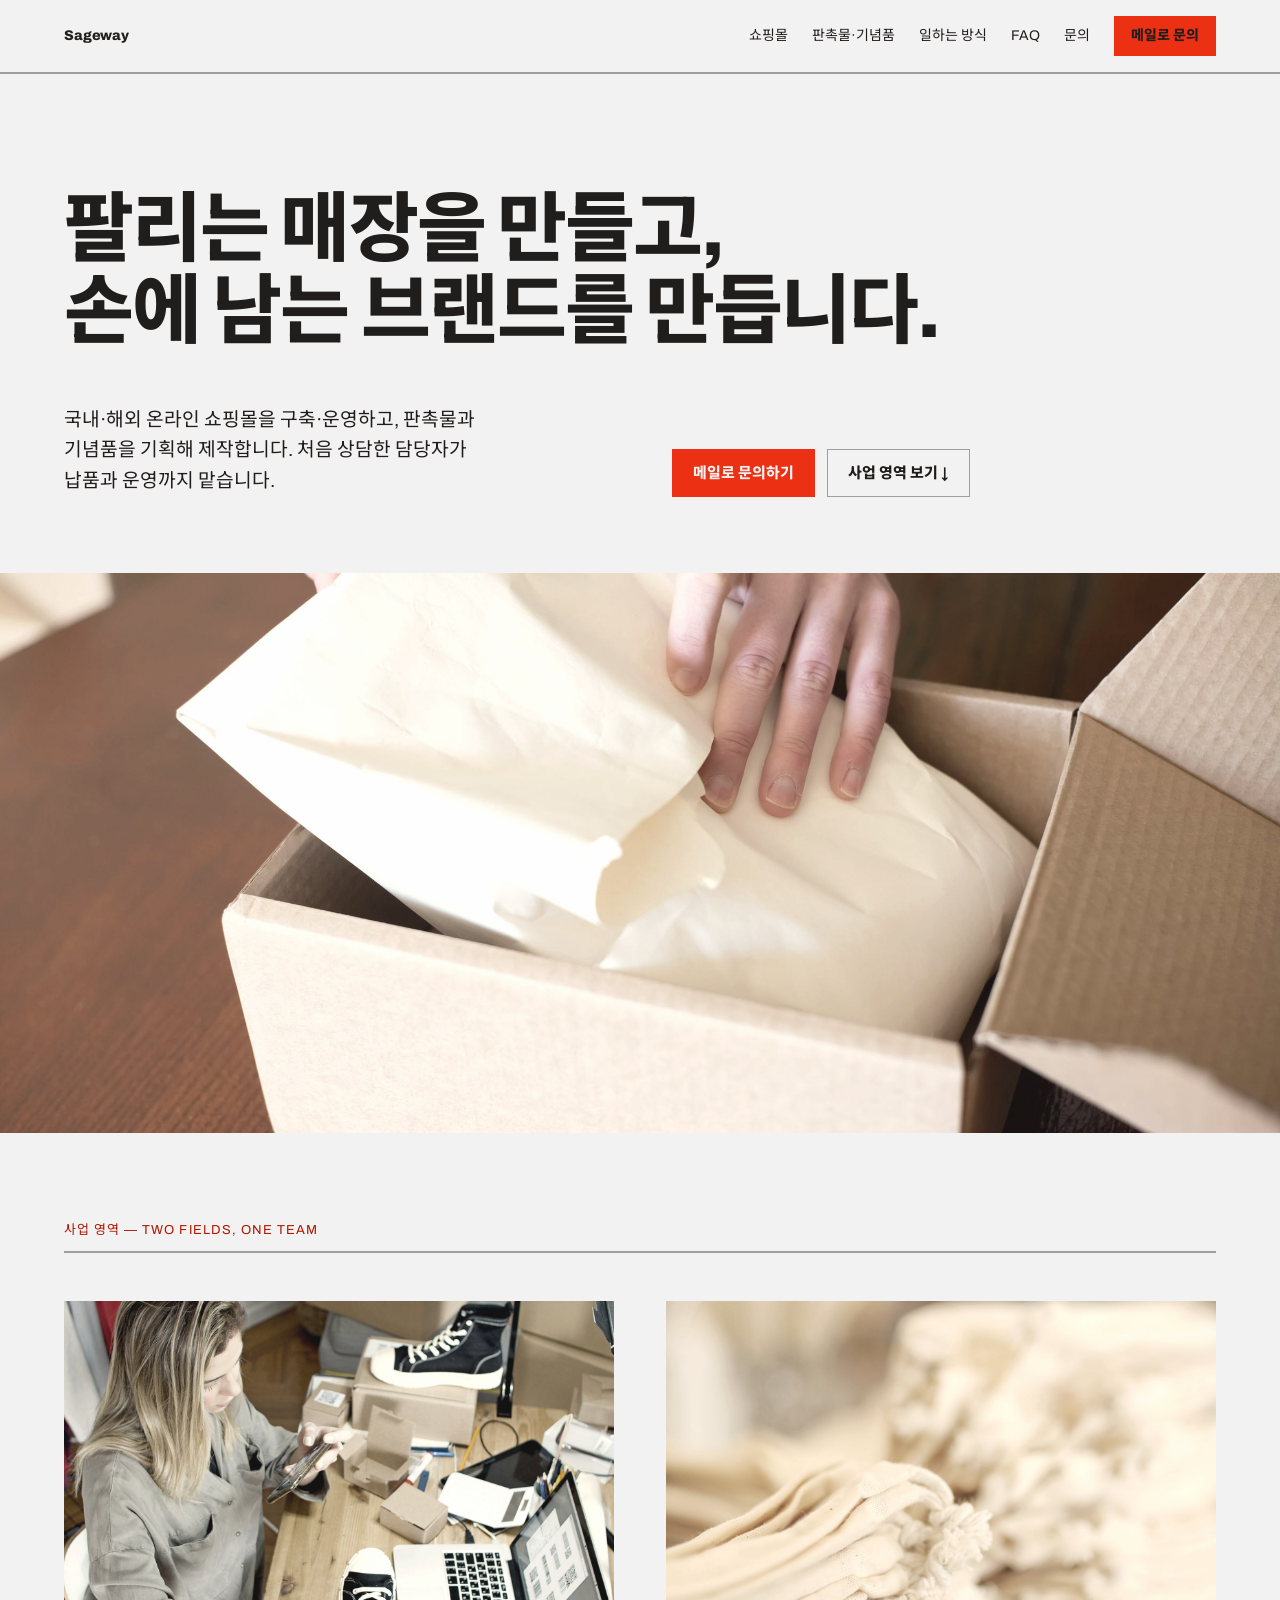
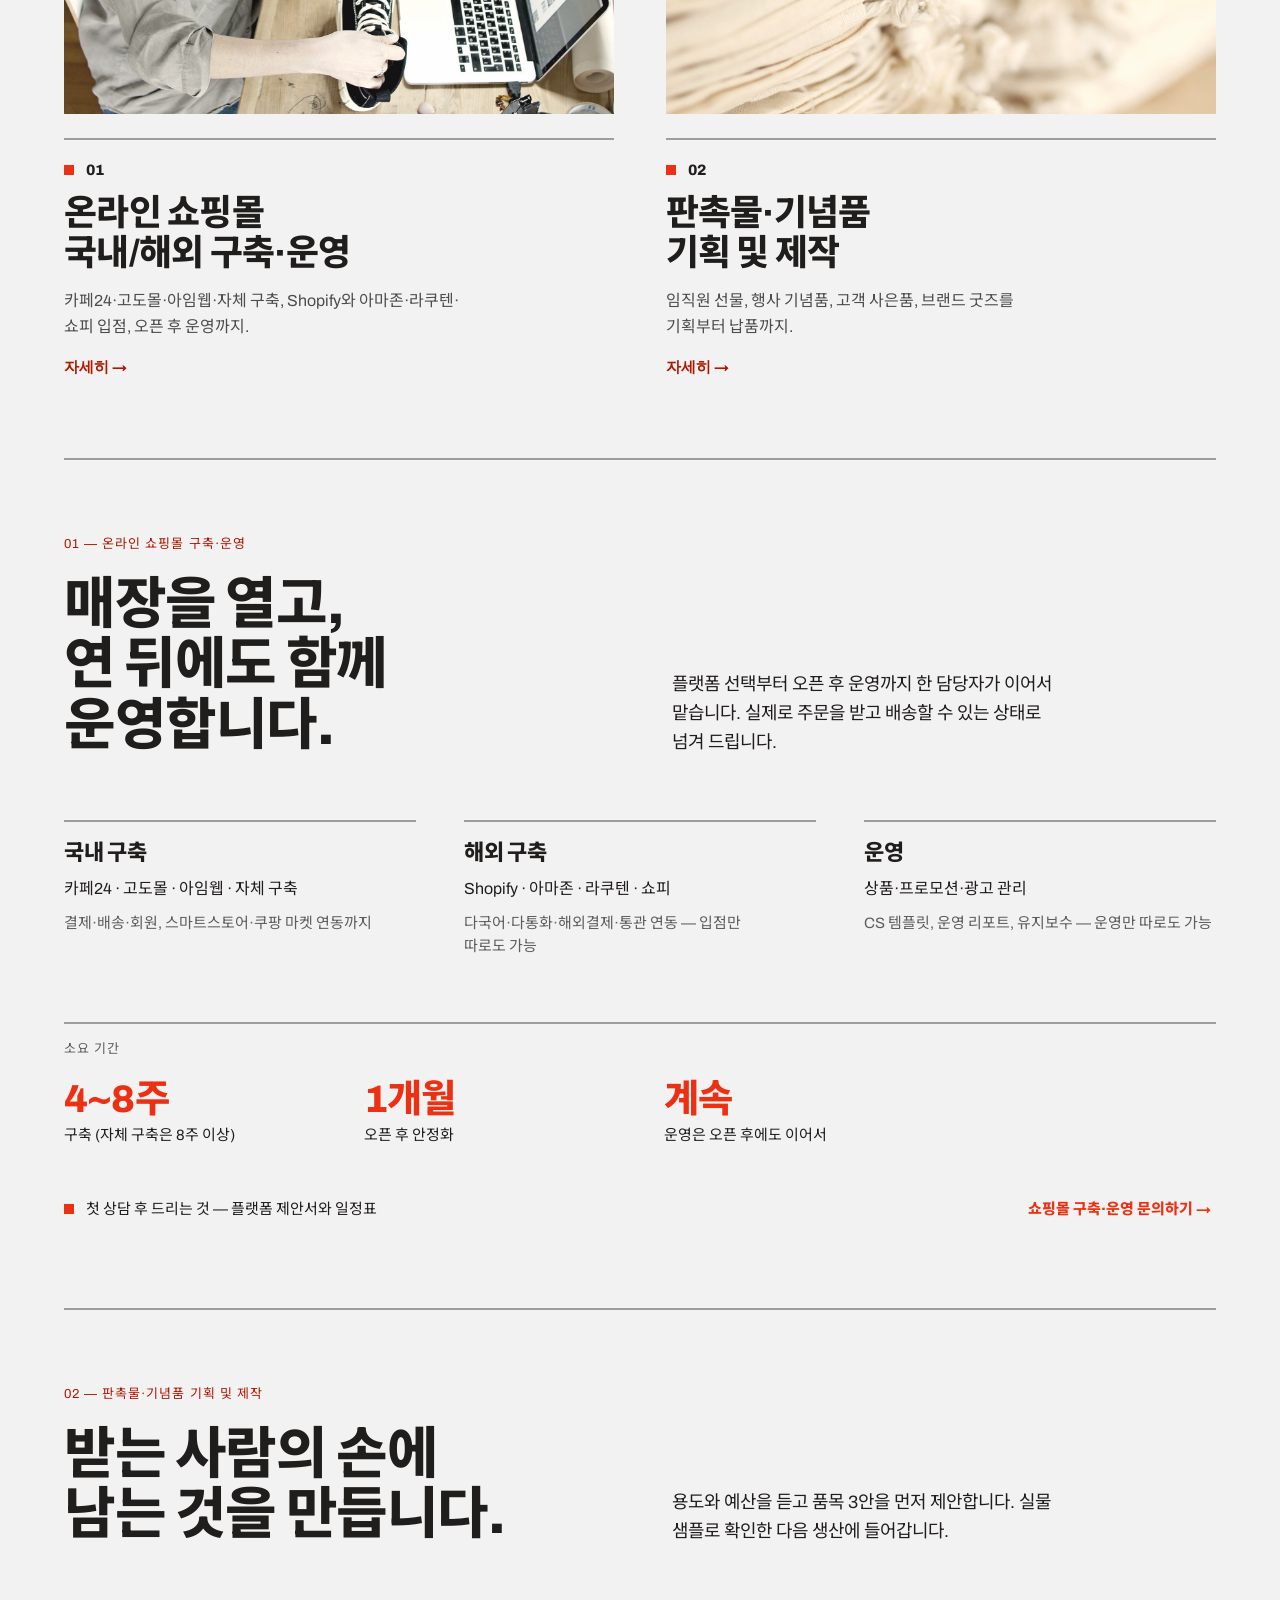
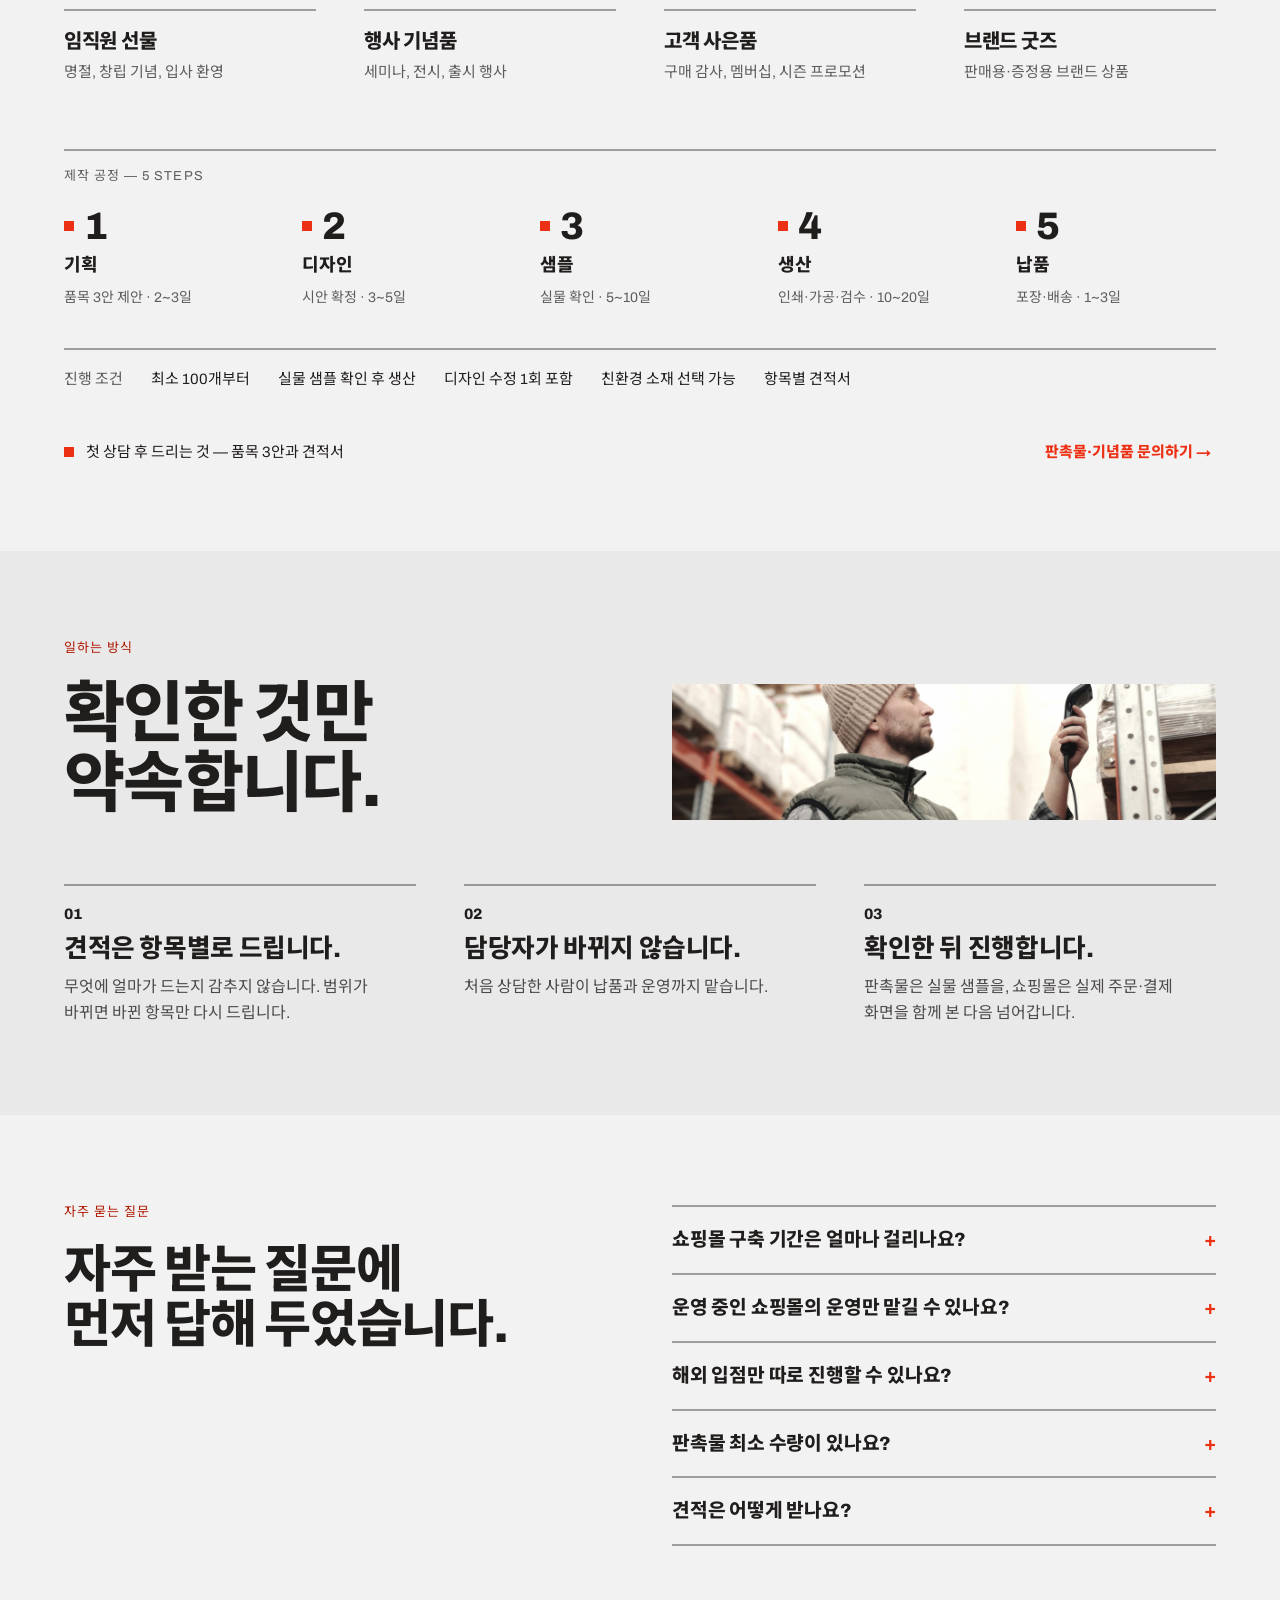
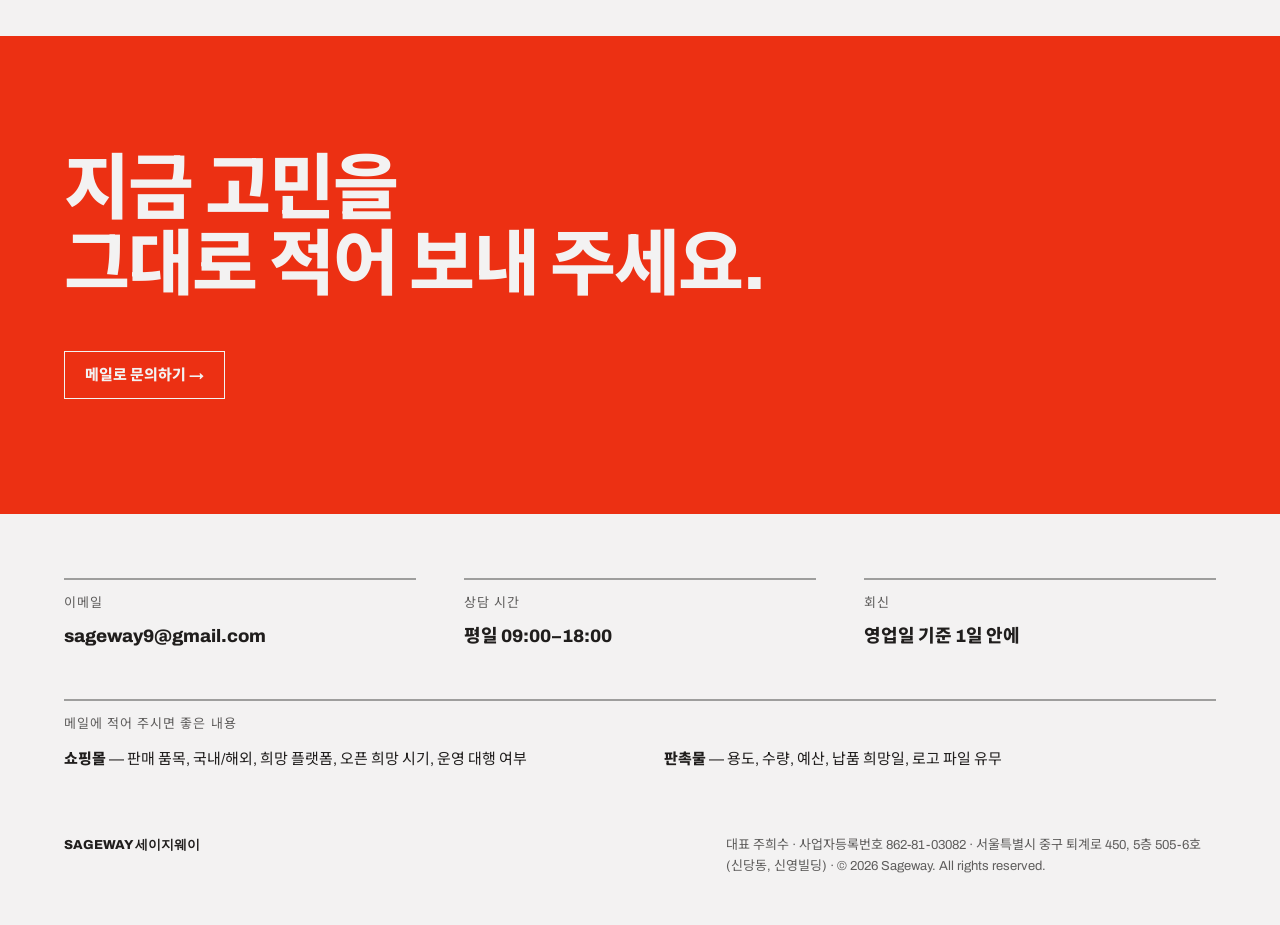
==== sageway/index.html @ abcd4365 "Deploy Sageway Landing v3 (Modernist redesign) Replaces the site in sageway/ with the "Sageway Landi" ====
<!DOCTYPE html>
<html lang="ko">
<head>
<meta charset="utf-8">
<meta name="viewport" content="width=device-width, initial-scale=1">
<title>Sageway 세이지웨이 — 온라인 쇼핑몰 구축·운영, 판촉물·기념품 제작</title>
<meta name="description" content="국내·해외 온라인 쇼핑몰을 구축·운영하고, 판촉물과 기념품을 기획해 제작합니다. 처음 상담한 담당자가 납품과 운영까지 맡습니다.">
<meta property="og:title" content="Sageway 세이지웨이 — 온라인 쇼핑몰 구축·운영, 판촉물·기념품 제작">
<meta property="og:description" content="팔리는 매장을 만들고, 손에 남는 브랜드를 만듭니다. 국내·해외 온라인 쇼핑몰 구축·운영, 판촉물·기념품 기획 및 제작.">
<meta property="og:type" content="website">
<meta property="og:locale" content="ko_KR">
<meta property="og:site_name" content="Sageway 세이지웨이">
<meta property="og:url" content="https://jiholee-web.github.io/sageway-homepage/">
<meta property="og:image" content="https://jiholee-web.github.io/sageway-homepage/images/sageway-hero.jpg">
<meta name="theme-color" content="#f3f2f2">
<link rel="icon" href="data:image/svg+xml,%3Csvg xmlns='http://www.w3.org/2000/svg' viewBox='0 0 32 32'%3E%3Crect x='8' y='8' width='16' height='16' fill='%23ec3013'/%3E%3C/svg%3E">
<link rel="preconnect" href="https://fonts.googleapis.com">
<link rel="preconnect" href="https://fonts.gstatic.com" crossorigin>
<link rel="stylesheet" href="style.css">
</head>
<body>

<nav class="nav" aria-label="주요 메뉴">
  <a href="#top" class="nav-brand">Sageway</a>
  <a href="#store">쇼핑몰</a>
  <a href="#goods">판촉물·기념품</a>
  <a href="#how">일하는 방식</a>
  <a href="#faq">FAQ</a>
  <a href="#contact">문의</a>
  <a href="mailto:sageway9@gmail.com?subject=%5B%EC%84%B8%EC%9D%B4%EC%A7%80%EC%9B%A8%EC%9D%B4%5D%20%ED%99%88%ED%8E%98%EC%9D%B4%EC%A7%80%20%EB%AC%B8%EC%9D%98" class="btn btn-primary">메일로 문의</a>
</nav>

<main>
<div class="container">
  <section id="top" class="hero">
    <h1><span>팔리는 매장을 만들고,</span><span>손에 남는 브랜드를 만듭니다.</span></h1>
    <div class="hero-row">
      <p>국내·해외 온라인 쇼핑몰을 구축·운영하고, 판촉물과 기념품을 기획해 제작합니다. 처음 상담한 담당자가 납품과 운영까지 맡습니다.</p>
      <div class="btn-row">
        <a href="mailto:sageway9@gmail.com?subject=%5B%EC%84%B8%EC%9D%B4%EC%A7%80%EC%9B%A8%EC%9D%B4%5D%20%ED%99%88%ED%8E%98%EC%9D%B4%EC%A7%80%20%EB%AC%B8%EC%9D%98" class="btn btn-primary btn-lg">메일로 문의하기</a>
        <a href="#fields" class="btn btn-secondary btn-lg">사업 영역 보기 ↓</a>
      </div>
    </div>
  </section>
</div>

<figure class="hero-photo">
  <img src="images/sageway-hero.jpg" width="2400" height="1050" alt="주문 상품을 포장하는 손" fetchpriority="high">
</figure>

<div class="container">
  <section id="fields" class="fields">
    <span class="eyebrow">사업 영역 — Two fields, one team</span>
    <div class="fields-grid">
      <a href="#store" class="field">
        <figure class="field-photo"><img src="images/sageway-store.jpg" width="1600" height="1200" alt="온라인 쇼핑몰에 올릴 상품을 촬영하는 모습" loading="lazy"></figure>
        <div class="field-body">
          <span class="num-mark"><i class="dot"></i>01</span>
          <h2>온라인 쇼핑몰<br>국내/해외 구축·운영</h2>
          <p>카페24·고도몰·아임웹·자체 구축, Shopify와 아마존·라쿠텐·쇼피 입점, 오픈 후 운영까지.</p>
          <span class="field-more">자세히 →</span>
        </div>
      </a>
      <a href="#goods" class="field">
        <figure class="field-photo"><img src="images/sageway-goods.jpg" width="1600" height="1200" alt="브랜드 로고를 인쇄한 에코백" loading="lazy"></figure>
        <div class="field-body">
          <span class="num-mark"><i class="dot"></i>02</span>
          <h2>판촉물·기념품<br>기획 및 제작</h2>
          <p>임직원 선물, 행사 기념품, 고객 사은품, 브랜드 굿즈를 기획부터 납품까지.</p>
          <span class="field-more">자세히 →</span>
        </div>
      </a>
    </div>
  </section>

  <section id="store" class="service">
    <div class="section-head">
      <div>
        <span class="eyebrow">01 — 온라인 쇼핑몰 구축·운영</span>
        <h2 class="display"><span>매장을 열고,</span><span>연 뒤에도 함께 운영합니다.</span></h2>
      </div>
      <p>플랫폼 선택부터 오픈 후 운영까지 한 담당자가 이어서 맡습니다. 실제로 주문을 받고 배송할 수 있는 상태로 넘겨 드립니다.</p>
    </div>
    <div class="cols-3">
      <div class="col">
        <h3>국내 구축</h3>
        <p>카페24 · 고도몰 · 아임웹 · 자체 구축</p>
        <p class="sub">결제·배송·회원, 스마트스토어·쿠팡 마켓 연동까지</p>
      </div>
      <div class="col">
        <h3>해외 구축</h3>
        <p>Shopify · 아마존 · 라쿠텐 · 쇼피</p>
        <p class="sub">다국어·다통화·해외결제·통관 연동 — 입점만 따로도 가능</p>
      </div>
      <div class="col">
        <h3>운영</h3>
        <p>상품·프로모션·광고 관리</p>
        <p class="sub">CS 템플릿, 운영 리포트, 유지보수 — 운영만 따로도 가능</p>
      </div>
    </div>
    <div class="timeline">
      <span class="eyebrow eyebrow--muted">소요 기간</span>
      <div class="timeline-item"><span class="num">4~8주</span><span class="label">구축 (자체 구축은 8주 이상)</span></div>
      <div class="timeline-item"><span class="num">1개월</span><span class="label">오픈 후 안정화</span></div>
      <div class="timeline-item"><span class="num">계속</span><span class="label">운영은 오픈 후에도 이어서</span></div>
    </div>
    <div class="section-foot">
      <p><i class="dot"></i>첫 상담 후 드리는 것 — 플랫폼 제안서와 일정표</p>
      <a href="#contact" class="btn btn-ghost">쇼핑몰 구축·운영 문의하기 →</a>
    </div>
  </section>

  <section id="goods" class="service">
    <div class="section-head">
      <div>
        <span class="eyebrow">02 — 판촉물·기념품 기획 및 제작</span>
        <h2 class="display"><span>받는 사람의 손에</span><span>남는 것을 만듭니다.</span></h2>
      </div>
      <p>용도와 예산을 듣고 품목 3안을 먼저 제안합니다. 실물 샘플로 확인한 다음 생산에 들어갑니다.</p>
    </div>
    <div class="uses">
      <div class="use"><h3>임직원 선물</h3><p>명절, 창립 기념, 입사 환영</p></div>
      <div class="use"><h3>행사 기념품</h3><p>세미나, 전시, 출시 행사</p></div>
      <div class="use"><h3>고객 사은품</h3><p>구매 감사, 멤버십, 시즌 프로모션</p></div>
      <div class="use"><h3>브랜드 굿즈</h3><p>판매용·증정용 브랜드 상품</p></div>
    </div>
    <div class="steps-wrap">
      <span class="eyebrow eyebrow--muted">제작 공정 — 5 steps</span>
      <div class="steps">
        <div class="step"><span class="num"><i class="dot"></i>1</span><span class="title">기획</span><span class="days">품목 3안 제안 · 2~3일</span></div>
        <div class="step"><span class="num"><i class="dot"></i>2</span><span class="title">디자인</span><span class="days">시안 확정 · 3~5일</span></div>
        <div class="step"><span class="num"><i class="dot"></i>3</span><span class="title">샘플</span><span class="days">실물 확인 · 5~10일</span></div>
        <div class="step"><span class="num"><i class="dot"></i>4</span><span class="title">생산</span><span class="days">인쇄·가공·검수 · 10~20일</span></div>
        <div class="step"><span class="num"><i class="dot"></i>5</span><span class="title">납품</span><span class="days">포장·배송 · 1~3일</span></div>
      </div>
    </div>
    <div class="terms">
      <span class="label">진행 조건</span>
      <span>최소 100개부터</span><span>실물 샘플 확인 후 생산</span><span>디자인 수정 1회 포함</span><span>친환경 소재 선택 가능</span><span>항목별 견적서</span>
    </div>
    <div class="section-foot">
      <p><i class="dot"></i>첫 상담 후 드리는 것 — 품목 3안과 견적서</p>
      <a href="#contact" class="btn btn-ghost">판촉물·기념품 문의하기 →</a>
    </div>
  </section>
</div>

<section id="how" class="how">
  <div class="container">
    <div class="section-head">
      <div>
        <span class="eyebrow">일하는 방식</span>
        <h2 class="display"><span>확인한 것만</span><span>약속합니다.</span></h2>
      </div>
      <figure class="process-photo"><img src="images/sageway-process.jpg" width="2400" height="600" alt="창고에서 재고를 검수하는 모습" loading="lazy"></figure>
    </div>
    <div class="principles">
      <div class="principle">
        <span class="num">01</span>
        <h3>견적은 항목별로 드립니다.</h3>
        <p>무엇에 얼마가 드는지 감추지 않습니다. 범위가 바뀌면 바뀐 항목만 다시 드립니다.</p>
      </div>
      <div class="principle">
        <span class="num">02</span>
        <h3>담당자가 바뀌지 않습니다.</h3>
        <p>처음 상담한 사람이 납품과 운영까지 맡습니다.</p>
      </div>
      <div class="principle">
        <span class="num">03</span>
        <h3>확인한 뒤 진행합니다.</h3>
        <p>판촉물은 실물 샘플을, 쇼핑몰은 실제 주문·결제 화면을 함께 본 다음 넘어갑니다.</p>
      </div>
    </div>
  </div>
</section>

<div class="container">
  <section id="faq" class="faq">
    <div>
      <span class="eyebrow">자주 묻는 질문</span>
      <h2><span>자주 받는 질문에</span><span>먼저 답해 두었습니다.</span></h2>
    </div>
    <div class="faq-list">
      <details>
        <summary>쇼핑몰 구축 기간은 얼마나 걸리나요?<span class="plus" aria-hidden="true">+</span></summary>
        <p>플랫폼 기반 구축은 4~8주, 자체 구축은 8주 이상입니다. 착수 전에 일정표를 드리고, 오픈 후 1개월은 함께 안정화합니다.</p>
      </details>
      <details>
        <summary>운영 중인 쇼핑몰의 운영만 맡길 수 있나요?<span class="plus" aria-hidden="true">+</span></summary>
        <p>네. 상품 등록, 프로모션, 광고 도구, CS, 리포트, 유지보수 중 필요한 범위만 골라 항목별 견적서를 드립니다.</p>
      </details>
      <details>
        <summary>해외 입점만 따로 진행할 수 있나요?<span class="plus" aria-hidden="true">+</span></summary>
        <p>네. 아마존·라쿠텐·쇼피 입점만 진행하거나 Shopify 구축과 함께 진행할 수 있습니다.</p>
      </details>
      <details>
        <summary>판촉물 최소 수량이 있나요?<span class="plus" aria-hidden="true">+</span></summary>
        <p>품목에 따라 다르며 보통 100개부터 가능합니다. 소량은 대안 품목을 함께 제안합니다.</p>
      </details>
      <details>
        <summary>견적은 어떻게 받나요?<span class="plus" aria-hidden="true">+</span></summary>
        <p>sageway9@gmail.com으로 보내 주시면 영업일 기준 1일 안에 회신하고, 범위 확인 후 항목별 견적서를 드립니다.</p>
      </details>
    </div>
  </section>
</div>

<section id="contact" class="contact">
  <div class="container">
    <h2><span>지금 고민을</span><span>그대로 적어 보내 주세요.</span></h2>
    <div class="btn-row">
      <a href="mailto:sageway9@gmail.com?subject=%5B%EC%84%B8%EC%9D%B4%EC%A7%80%EC%9B%A8%EC%9D%B4%5D%20%ED%99%88%ED%8E%98%EC%9D%B4%EC%A7%80%20%EB%AC%B8%EC%9D%98" class="btn btn-ghost btn-lg">메일로 문의하기 →</a>
    </div>
  </div>
</section>

<div class="container">
  <section class="details" aria-label="연락처">
    <div class="details-grid">
      <div class="detail"><span class="eyebrow eyebrow--muted">이메일</span><a href="mailto:sageway9@gmail.com">sageway9@gmail.com</a></div>
      <div class="detail"><span class="eyebrow eyebrow--muted">상담 시간</span><span class="value">평일 09:00–18:00</span></div>
      <div class="detail"><span class="eyebrow eyebrow--muted">회신</span><span class="value">영업일 기준 1일 안에</span></div>
    </div>
    <div class="brief">
      <span class="eyebrow eyebrow--muted">메일에 적어 주시면 좋은 내용</span>
      <p><strong>쇼핑몰</strong> — 판매 품목, 국내/해외, 희망 플랫폼, 오픈 희망 시기, 운영 대행 여부</p>
      <p><strong>판촉물</strong> — 용도, 수량, 예산, 납품 희망일, 로고 파일 유무</p>
    </div>
  </section>
</div>
</main>

<div class="container">
  <footer class="footer">
    <span class="brand">SAGEWAY 세이지웨이</span>
    <span class="legal">대표 주희수 · 사업자등록번호 862-81-03082 · 서울특별시 중구 퇴계로 450, 5층 505-6호 (신당동, 신영빌딩) · © 2026 Sageway. All rights reserved.</span>
  </footer>
</div>

</body>
</html>
---- sageway/style.css ----
/* Sageway landing — implemented from "Sageway Landing v3" (Modernist design system). */
@import url('https://fonts.googleapis.com/css2?family=Archivo:wght@400;600;800&display=swap');
@import url('https://fonts.googleapis.com/css2?family=Noto+Sans+KR:wght@400;500;700;800&display=swap');

/* ── Tokens (Modernist) ─────────────────────────────────────────────── */
:root {
  --color-bg: #f3f2f2;
  --color-surface: #eae9e9;
  --color-text: #201e1d;
  --color-accent: #ec3013;
  --color-accent-600: #dd2b0f;
  --color-accent-700: #ae1800;
  --color-accent-900: #4d170e;
  --color-divider: color-mix(in srgb, #201e1d 40%, transparent);
  --text-78: color-mix(in srgb, var(--color-text) 78%, transparent);
  --text-70: color-mix(in srgb, var(--color-text) 70%, transparent);

  --font: "Archivo", "Noto Sans KR", system-ui, sans-serif;
  --font-latin: "Archivo", system-ui, sans-serif;

  --gutter: clamp(20px, 5vw, 72px);
  --container: 1280px;
}

/* ── Base ───────────────────────────────────────────────────────────── */
*, *::before, *::after { box-sizing: border-box; }
html { scroll-behavior: smooth; }
body {
  margin: 0;
  background: var(--color-bg);
  color: var(--color-text);
  font-family: var(--font);
  font-size: 17px;
  line-height: 28px;
  font-weight: 400;
  text-wrap: pretty;
  word-break: keep-all;
  overflow-wrap: anywhere;
}
h1, h2, h3 { font-family: var(--font); font-weight: 800; margin: 0; }
p { margin: 0; }
a { color: var(--color-accent-700); text-underline-offset: 3px; }
a:hover { color: var(--color-accent-900); }
img { display: block; max-width: 100%; }
figure { margin: 0; }
:focus { outline: none; }
:focus-visible { outline: 2px solid var(--color-accent); outline-offset: 2px; }
::selection { background: color-mix(in srgb, var(--color-accent) 30%, transparent); }

.container { max-width: var(--container); margin: 0 auto; padding: 0 var(--gutter); }

/* ── Shared type styles ─────────────────────────────────────────────── */
.eyebrow {
  display: block;
  font-size: 13px; line-height: 14px; letter-spacing: .08em; text-transform: uppercase;
  color: var(--color-accent-700);
}
.eyebrow--muted { color: var(--text-70); }
.display {
  font-size: clamp(32px, 4.4vw, 56px); line-height: 1.08; letter-spacing: -.025em;
}
.display span { display: block; }
.num-mark {
  display: flex; align-items: center; gap: 12px;
  font-family: var(--font-latin); font-weight: 800; font-size: 15px; line-height: 20px;
  font-feature-settings: 'tnum' 1;
}
.dot { display: block; width: 10px; height: 10px; background: var(--color-accent); flex: none; }
.rule-top { border-top: 2px solid var(--color-divider); }

/* ── Buttons ────────────────────────────────────────────────────────── */
.btn {
  display: inline-flex; align-items: center; justify-content: center; gap: 6px;
  cursor: pointer; text-decoration: none; white-space: nowrap;
  font-family: var(--font); font-weight: 800; font-size: 14px; line-height: 1.2;
  color: var(--color-text);
  background: transparent; border: 1px solid transparent;
  padding: 8px 14.4px; border-radius: 0;
}
.btn-primary { background: var(--color-accent); color: var(--color-bg); }
.btn-primary:hover { background: var(--color-accent-600); color: var(--color-bg); }
.btn-primary:active { background: var(--color-accent-700); }
.btn-secondary { border-color: var(--color-divider); }
.btn-secondary:hover { background: color-mix(in srgb, var(--color-text) 7%, transparent); color: var(--color-text); }
.btn-secondary:active { background: color-mix(in srgb, var(--color-text) 14%, transparent); }
.btn-ghost { color: var(--color-accent); padding-inline: 4px; }
.btn-ghost:hover { background: color-mix(in srgb, var(--color-accent) 10%, transparent); color: var(--color-accent); }
.btn-ghost:active { background: color-mix(in srgb, var(--color-accent) 18%, transparent); }
.btn-lg { min-height: 48px; padding: 12px 20px; font-size: 15px; }

/* ── Nav ────────────────────────────────────────────────────────────── */
.nav {
  display: flex; align-items: center; flex-wrap: wrap;
  gap: clamp(12px, 2vw, 24px);
  padding: 16px var(--gutter);
  border-bottom: 2px solid var(--color-divider);
}
.nav a { color: inherit; text-decoration: none; font-size: 14px; }
.nav a:hover { color: var(--color-accent); }
.nav-brand {
  margin-right: auto;
  font-family: var(--font); font-weight: 800; font-size: 20px; letter-spacing: -.01em;
  color: var(--color-text);
}
.nav .btn-primary { min-height: 40px; padding-inline: 16px; font-size: 14px; }
.nav .btn-primary:hover { color: var(--color-bg); }

/* ── Hero ───────────────────────────────────────────────────────────── */
.hero { padding: clamp(64px, 9vw, 128px) 0 clamp(48px, 6vw, 80px); }
.hero h1 {
  font-size: clamp(38px, 6.4vw, 76px); line-height: 1.08; letter-spacing: -.025em;
}
.hero h1 span { display: block; }
.hero-row {
  display: grid;
  grid-template-columns: repeat(auto-fit, minmax(min(100%, 420px), 1fr));
  gap: 28px clamp(24px, 5vw, 96px);
  align-items: end;
  margin-top: clamp(32px, 4vw, 52px);
}
.hero-row p { font-size: clamp(17px, 1.5vw, 20px); line-height: 1.6; max-width: 40ch; }
.btn-row { display: flex; gap: 12px; flex-wrap: wrap; }

.hero-photo {
  width: 100%; aspect-ratio: 16 / 7; max-height: 720px;
  background: var(--color-surface);
}
.hero-photo img, .field-photo img, .process-photo img {
  width: 100%; height: 100%; object-fit: cover;
}

/* ── Fields ─────────────────────────────────────────────────────────── */
.fields { padding: clamp(56px, 7vw, 96px) 0 clamp(48px, 6vw, 80px); }
.fields > .eyebrow {
  padding-bottom: 14px; border-bottom: 2px solid var(--color-divider);
  margin-bottom: clamp(28px, 4vw, 48px);
}
.fields-grid {
  display: grid;
  grid-template-columns: repeat(auto-fit, minmax(min(100%, 440px), 1fr));
  gap: clamp(36px, 5vw, 64px) clamp(24px, 4vw, 56px);
}
.field { display: block; text-decoration: none; color: var(--color-text); }
.field:hover { color: var(--color-text); }
.field-photo { margin: 0 0 24px; aspect-ratio: 4 / 3; background: var(--color-surface); }
.field-body { border-top: 2px solid var(--color-divider); padding-top: 20px; display: grid; gap: 14px; }
.field h2 { font-size: clamp(26px, 2.8vw, 36px); line-height: 1.12; letter-spacing: -.02em; }
.field p { font-size: 16px; line-height: 1.6; max-width: 44ch; color: var(--text-78); }
.field-more { font-family: var(--font-latin); font-weight: 800; font-size: 15px; color: var(--color-accent-700); }

/* ── Service sections (Store / Goods) ───────────────────────────────── */
.service { padding: clamp(48px, 6vw, 80px) 0; border-top: 2px solid var(--color-divider); }
.section-head {
  display: grid;
  grid-template-columns: repeat(auto-fit, minmax(min(100%, 400px), 1fr));
  gap: 28px clamp(24px, 5vw, 96px);
  align-items: end;
}
.section-head .eyebrow { margin-bottom: 24px; }
.section-head > p { font-size: clamp(16px, 1.4vw, 19px); line-height: 1.6; max-width: 40ch; }

.cols-3 {
  display: grid;
  grid-template-columns: repeat(auto-fit, minmax(min(100%, 260px), 1fr));
  gap: 28px clamp(24px, 4vw, 48px);
  margin-top: clamp(36px, 5vw, 64px);
}
.col { border-top: 2px solid var(--color-divider); padding-top: 18px; display: grid; gap: 10px; align-content: start; }
.col h3 { font-size: 22px; line-height: 1.2; letter-spacing: -.015em; }
.col p { font-size: 16px; line-height: 1.55; }
.col p.sub { font-size: 15px; color: var(--text-70); }

.timeline {
  display: grid;
  grid-template-columns: repeat(auto-fit, minmax(min(100%, 220px), 1fr));
  gap: 24px clamp(24px, 4vw, 48px);
  margin-top: clamp(36px, 5vw, 64px);
  padding-top: 18px; border-top: 2px solid var(--color-divider);
}
.timeline .eyebrow { grid-column: 1 / -1; }
.timeline-item { display: grid; gap: 6px; }
.timeline-item .num {
  font-family: var(--font); font-weight: 800;
  font-size: clamp(30px, 3vw, 40px); line-height: 1; letter-spacing: -.02em;
  color: var(--color-accent);
}
.timeline-item .label { font-size: 15px; line-height: 1.5; }

.section-foot {
  display: flex; justify-content: space-between; align-items: center;
  gap: 16px 32px; flex-wrap: wrap;
  margin-top: clamp(28px, 4vw, 40px);
}
.section-foot p { display: flex; align-items: center; gap: 12px; font-size: 15px; line-height: 1.5; }
.section-foot .btn-ghost { min-height: 44px; font-size: 15px; }

.uses {
  display: grid;
  grid-template-columns: repeat(auto-fit, minmax(min(100%, 200px), 1fr));
  gap: 24px clamp(24px, 4vw, 48px);
  margin-top: clamp(36px, 5vw, 64px);
}
.use { border-top: 2px solid var(--color-divider); padding-top: 18px; display: grid; gap: 8px; align-content: start; }
.use h3 { font-size: 20px; line-height: 1.2; letter-spacing: -.015em; }
.use p { font-size: 15px; line-height: 1.55; color: var(--text-70); }

.steps-wrap { margin-top: clamp(36px, 5vw, 64px); padding-top: 18px; border-top: 2px solid var(--color-divider); }
.steps-wrap .eyebrow { margin-bottom: 24px; }
.steps {
  display: grid;
  grid-template-columns: repeat(auto-fit, minmax(min(100%, 150px), 1fr));
  gap: 24px clamp(16px, 3vw, 40px);
}
.step { display: grid; gap: 10px; align-content: start; }
.step .num {
  display: flex; align-items: center; gap: 10px;
  font-family: var(--font-latin); font-weight: 800;
  font-size: clamp(30px, 3vw, 40px); line-height: 1; letter-spacing: -.02em;
  font-feature-settings: 'tnum' 1;
}
.step .title { font-family: var(--font); font-weight: 800; font-size: 18px; line-height: 1.2; }
.step .days { font-size: 14px; line-height: 1.5; color: var(--text-70); }

.terms {
  display: flex; gap: 10px 28px; flex-wrap: wrap;
  margin-top: clamp(28px, 4vw, 40px);
  padding-top: 18px; border-top: 2px solid var(--color-divider);
  font-size: 15px; line-height: 1.5;
}
.terms .label { color: var(--text-70); }

/* ── How we work ────────────────────────────────────────────────────── */
.how { background: var(--color-surface); }
.how .container { padding-top: clamp(56px, 7vw, 96px); padding-bottom: clamp(56px, 7vw, 96px); }
.how h2 { font-size: clamp(36px, 5.2vw, 68px); line-height: 1.06; letter-spacing: -.025em; }
.process-photo { aspect-ratio: 4 / 1; background: var(--color-bg); }
.principles {
  display: grid;
  grid-template-columns: repeat(auto-fit, minmax(min(100%, 280px), 1fr));
  gap: 28px clamp(24px, 4vw, 48px);
  margin-top: clamp(36px, 5vw, 64px);
}
.principle { border-top: 2px solid var(--color-divider); padding-top: 18px; display: grid; gap: 10px; align-content: start; }
.principle .num { font-family: var(--font-latin); font-weight: 800; font-size: 15px; line-height: 20px; font-feature-settings: 'tnum' 1; }
.principle h3 { font-size: clamp(22px, 2vw, 26px); line-height: 1.2; letter-spacing: -.015em; }
.principle p { font-size: 16px; line-height: 1.6; max-width: 36ch; color: var(--text-78); }

/* ── FAQ ────────────────────────────────────────────────────────────── */
.faq {
  padding: clamp(56px, 7vw, 96px) 0;
  display: grid;
  grid-template-columns: repeat(auto-fit, minmax(min(100%, 360px), 1fr));
  gap: 28px clamp(24px, 5vw, 96px);
  align-items: start;
}
.faq .eyebrow { margin-bottom: 24px; }
.faq h2 { font-size: clamp(32px, 4vw, 52px); line-height: 1.08; letter-spacing: -.025em; }
.faq h2 span { display: block; }
.faq-list { border-top: 2px solid var(--color-divider); }
.faq-list details { border-bottom: 2px solid var(--color-divider); }
.faq-list summary {
  display: flex; justify-content: space-between; gap: 24px; align-items: baseline;
  padding: 20px 0; cursor: pointer; list-style: none;
  font-family: var(--font); font-weight: 800;
  font-size: clamp(17px, 1.5vw, 20px); line-height: 1.35; letter-spacing: -.01em;
}
.faq-list summary::-webkit-details-marker { display: none; }
.faq-list summary .plus { color: var(--color-accent); flex: none; }
.faq-list details[open] summary .plus { transform: rotate(45deg); }
.faq-list details p {
  padding: 0 0 22px; max-width: 58ch;
  font-size: 16px; line-height: 1.65; color: var(--text-78);
}

/* ── Contact (red block) ────────────────────────────────────────────── */
.contact { background: var(--color-accent); color: var(--color-bg); }
.contact .container { padding-top: clamp(72px, 9vw, 120px); padding-bottom: clamp(72px, 9vw, 120px); }
.contact h2 { font-size: clamp(36px, 5.6vw, 80px); line-height: 1.06; letter-spacing: -.025em; }
.contact h2 span { display: block; }
.contact .btn-row { margin-top: clamp(32px, 4vw, 48px); }
.contact .btn-ghost { color: var(--color-bg); border: 1px solid var(--color-bg); }
.contact .btn-ghost:hover { background: color-mix(in srgb, var(--color-bg) 12%, transparent); color: var(--color-bg); }

/* ── Contact details + footer ───────────────────────────────────────── */
.details { padding: clamp(40px, 5vw, 64px) 0 0; }
.details-grid {
  display: grid;
  grid-template-columns: repeat(auto-fit, minmax(min(100%, 220px), 1fr));
  gap: 24px clamp(24px, 4vw, 48px);
}
.detail { border-top: 2px solid var(--color-divider); padding-top: 16px; }
.detail .eyebrow { margin-bottom: 12px; }
.detail .value, .detail a {
  font-family: var(--font); font-weight: 800; font-size: 18px;
  text-decoration: none; color: var(--color-text);
}
.detail a { font-family: var(--font-latin); }
.brief {
  display: grid;
  grid-template-columns: repeat(auto-fit, minmax(min(100%, 360px), 1fr));
  gap: 16px clamp(24px, 4vw, 48px);
  margin-top: clamp(32px, 4vw, 48px);
  padding-top: 16px; border-top: 2px solid var(--color-divider);
}
.brief .eyebrow { grid-column: 1 / -1; }
.brief p { font-size: 15px; line-height: 1.6; }
.brief strong { font-weight: 800; }

.footer {
  padding: clamp(40px, 5vw, 64px) 0 48px;
  display: flex; justify-content: space-between; gap: 16px 32px; flex-wrap: wrap;
  font-size: 13px; line-height: 1.6; color: var(--text-70);
}
.footer .brand { font-family: var(--font-latin); font-weight: 800; color: var(--color-text); }
.footer .legal { max-width: 70ch; }
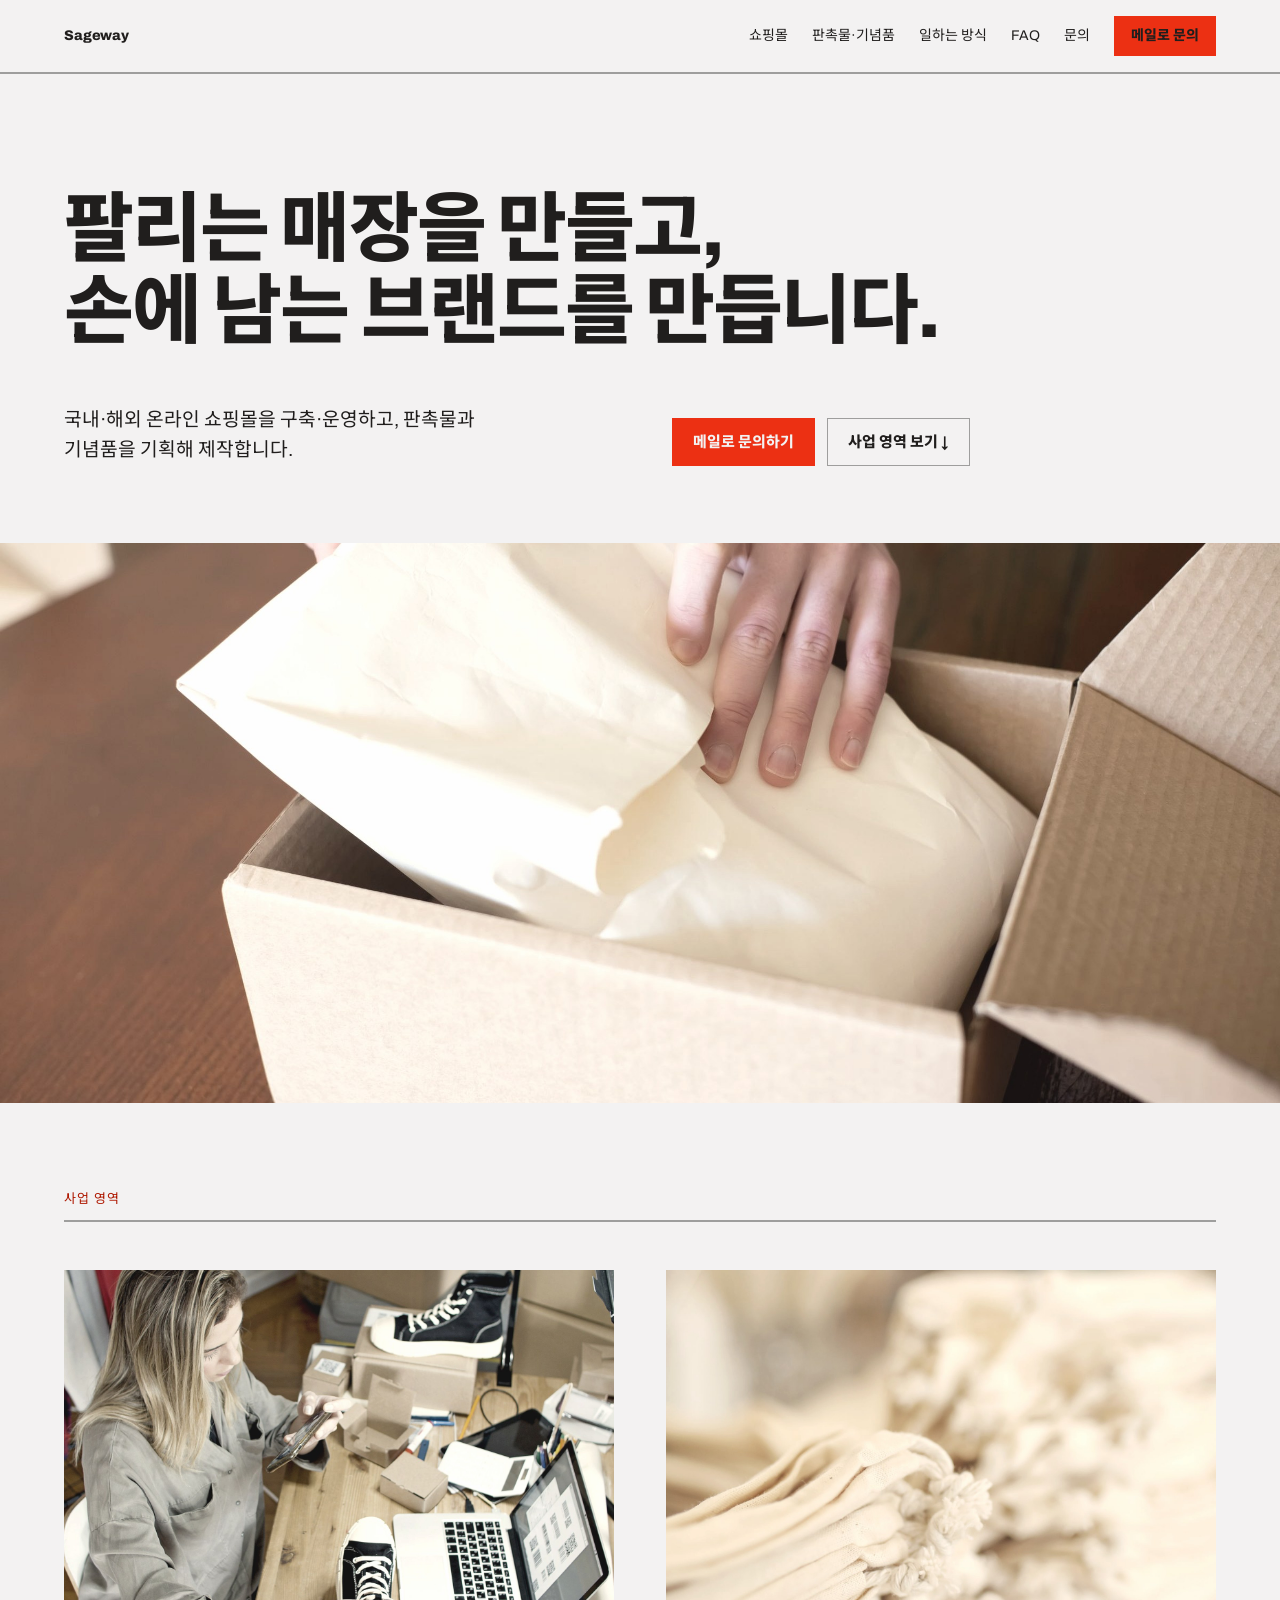
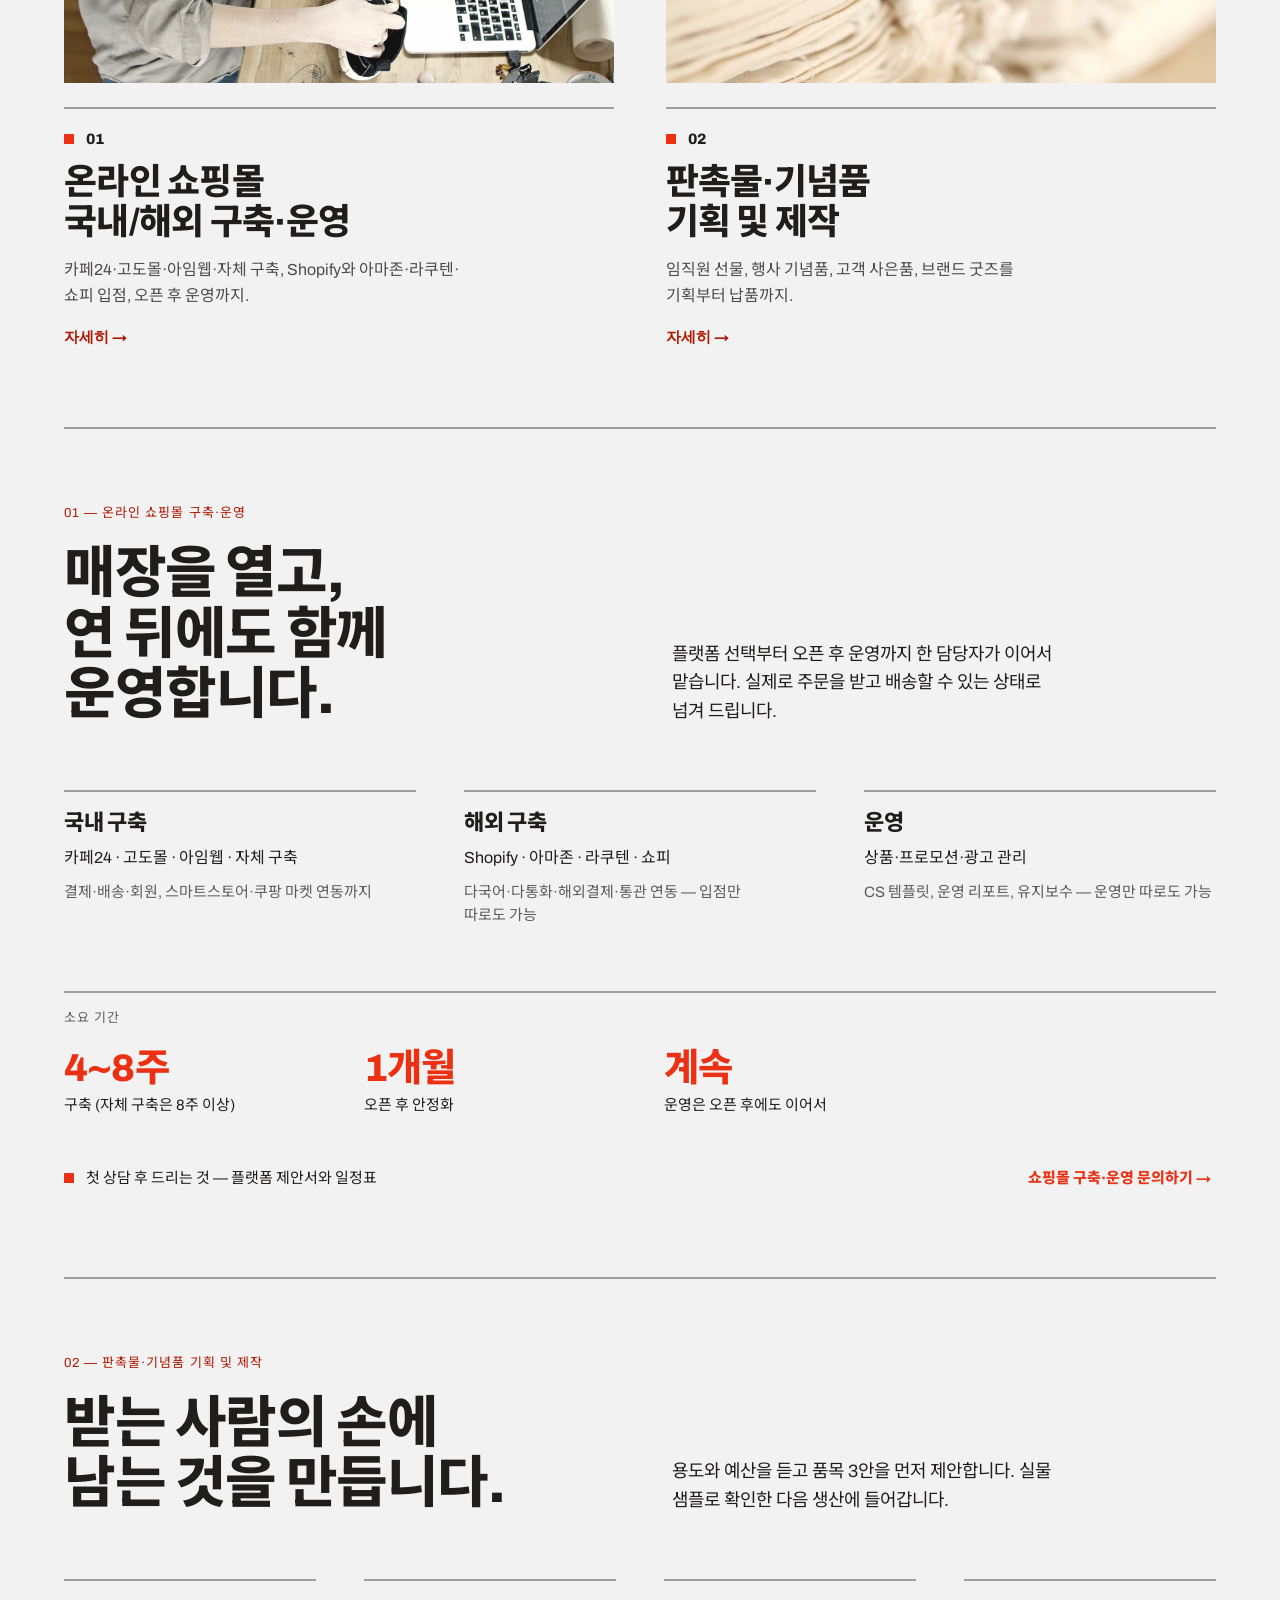
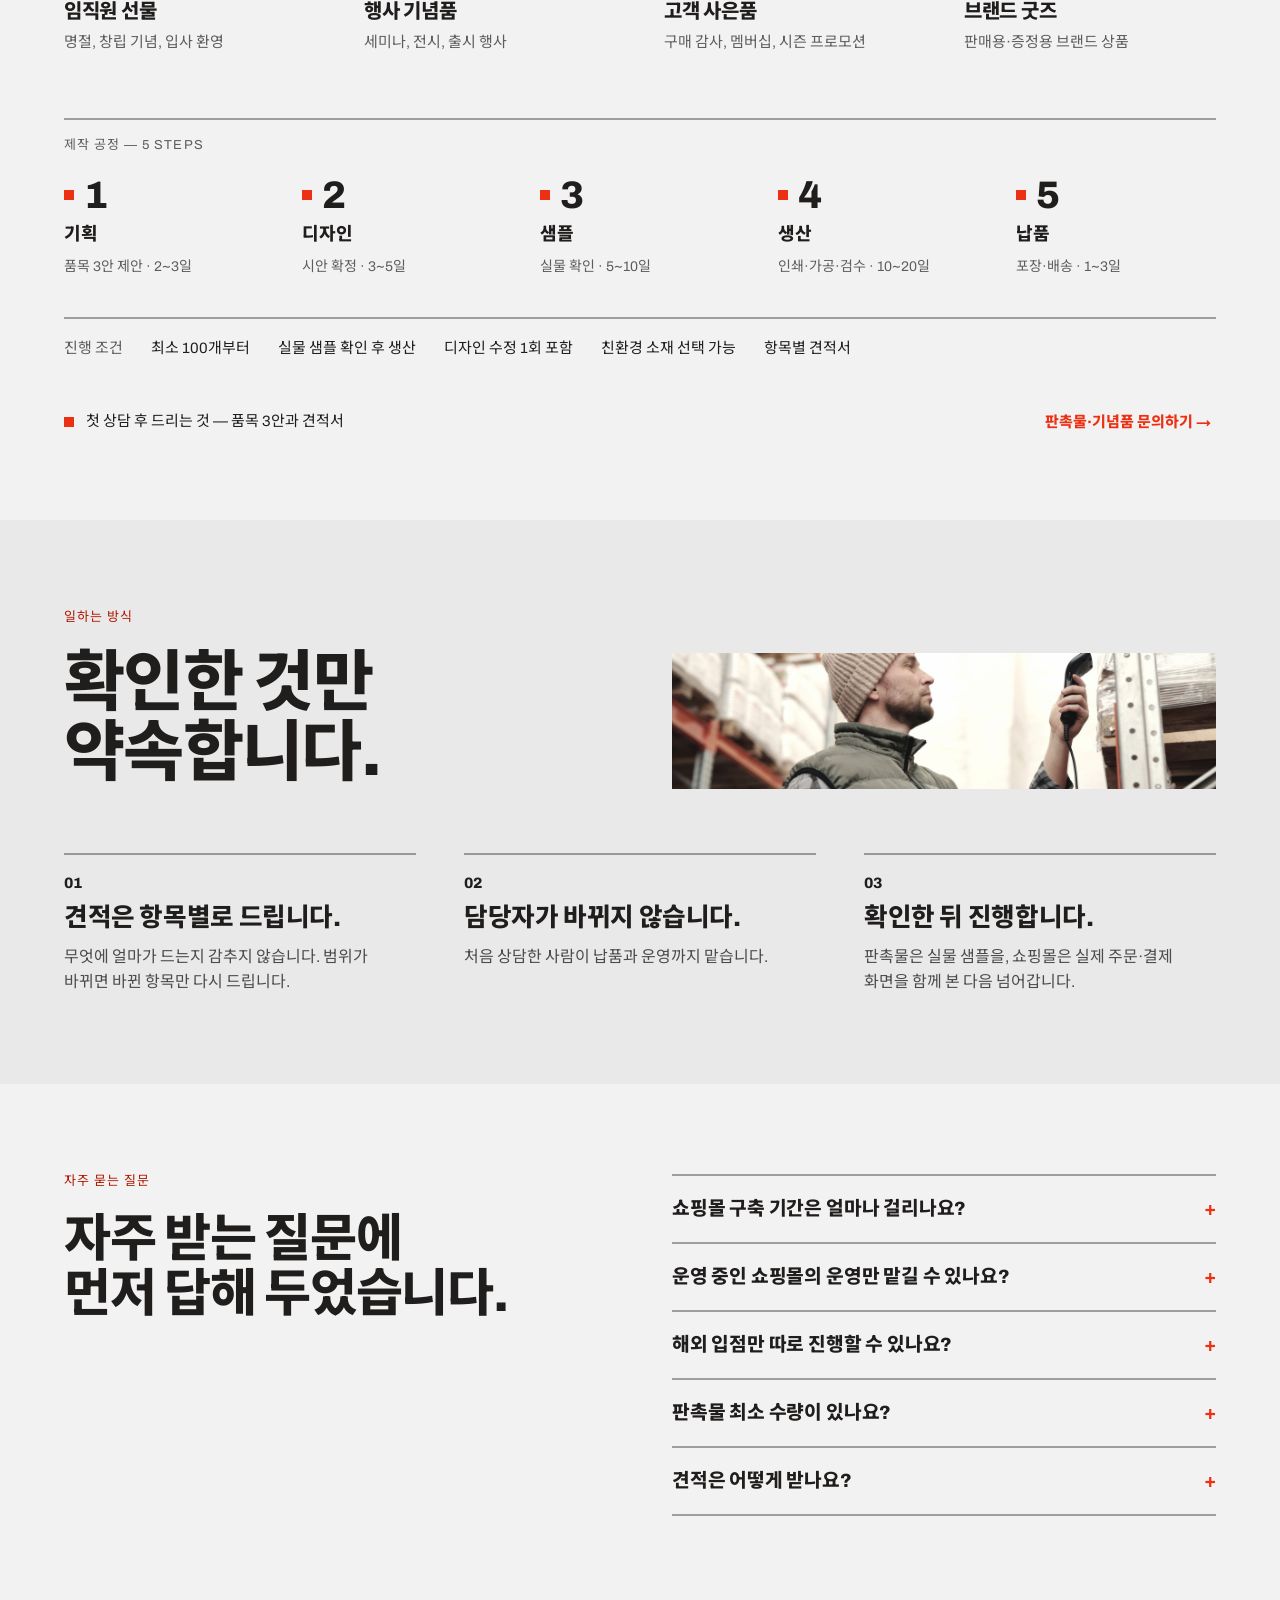
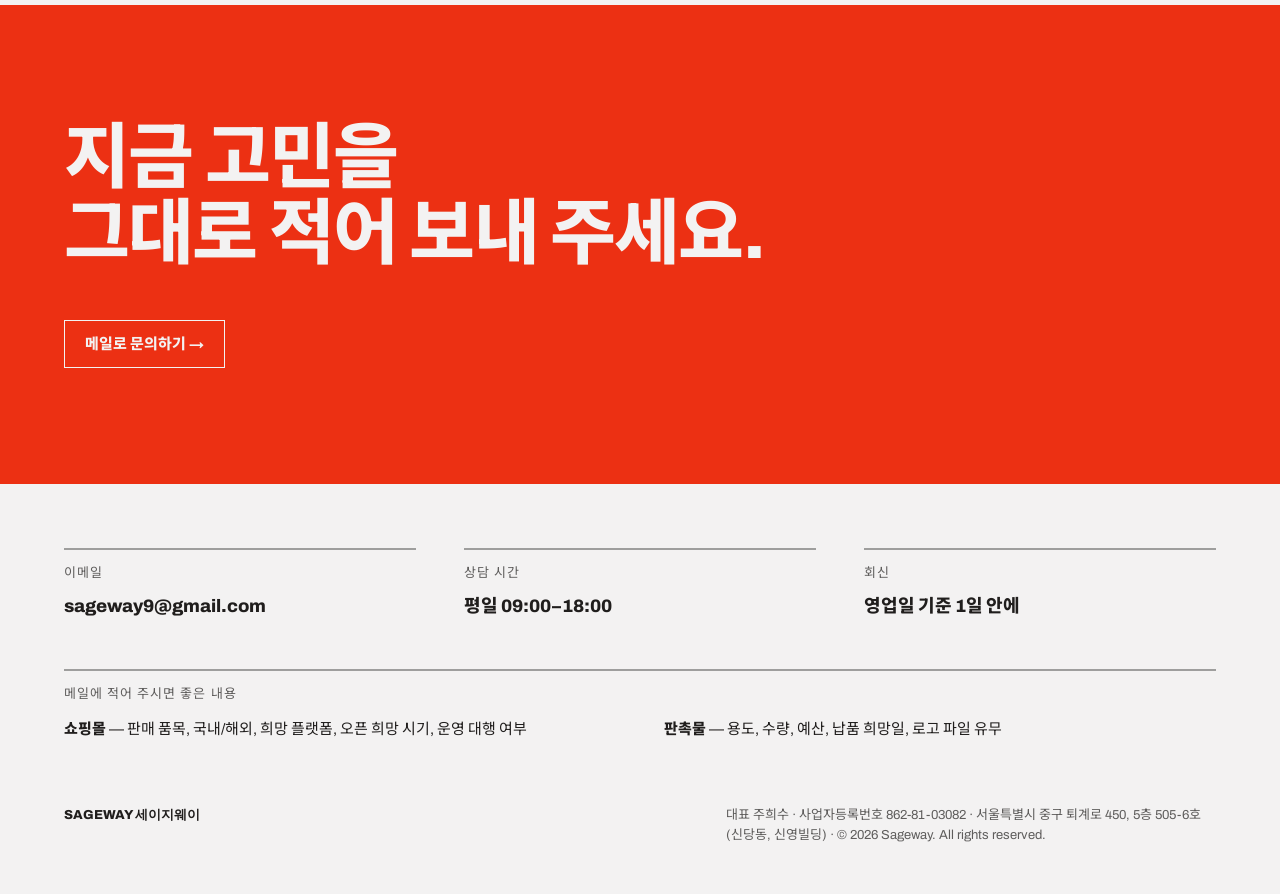
==== commit da56cb5d: "Trim hero copy and fields eyebrow Drops "Two fields, one team" from the 사업 영역 eyebrow and the "처음 상담" ====
--- a/sageway/index.html
+++ b/sageway/index.html
@@ -4,7 +4,7 @@
 <meta charset="utf-8">
 <meta name="viewport" content="width=device-width, initial-scale=1">
 <title>Sageway 세이지웨이 — 온라인 쇼핑몰 구축·운영, 판촉물·기념품 제작</title>
-<meta name="description" content="국내·해외 온라인 쇼핑몰을 구축·운영하고, 판촉물과 기념품을 기획해 제작합니다. 처음 상담한 담당자가 납품과 운영까지 맡습니다.">
+<meta name="description" content="국내·해외 온라인 쇼핑몰을 구축·운영하고, 판촉물과 기념품을 기획해 제작합니다.">
 <meta property="og:title" content="Sageway 세이지웨이 — 온라인 쇼핑몰 구축·운영, 판촉물·기념품 제작">
 <meta property="og:description" content="팔리는 매장을 만들고, 손에 남는 브랜드를 만듭니다. 국내·해외 온라인 쇼핑몰 구축·운영, 판촉물·기념품 기획 및 제작.">
 <meta property="og:type" content="website">
@@ -35,7 +35,7 @@
   <section id="top" class="hero">
     <h1><span>팔리는 매장을 만들고,</span><span>손에 남는 브랜드를 만듭니다.</span></h1>
     <div class="hero-row">
-      <p>국내·해외 온라인 쇼핑몰을 구축·운영하고, 판촉물과 기념품을 기획해 제작합니다. 처음 상담한 담당자가 납품과 운영까지 맡습니다.</p>
+      <p>국내·해외 온라인 쇼핑몰을 구축·운영하고, 판촉물과 기념품을 기획해 제작합니다.</p>
       <div class="btn-row">
         <a href="mailto:sageway9@gmail.com?subject=%5B%EC%84%B8%EC%9D%B4%EC%A7%80%EC%9B%A8%EC%9D%B4%5D%20%ED%99%88%ED%8E%98%EC%9D%B4%EC%A7%80%20%EB%AC%B8%EC%9D%98" class="btn btn-primary btn-lg">메일로 문의하기</a>
         <a href="#fields" class="btn btn-secondary btn-lg">사업 영역 보기 ↓</a>
@@ -50,7 +50,7 @@
 
 <div class="container">
   <section id="fields" class="fields">
-    <span class="eyebrow">사업 영역 — Two fields, one team</span>
+    <span class="eyebrow">사업 영역</span>
     <div class="fields-grid">
       <a href="#store" class="field">
         <figure class="field-photo"><img src="images/sageway-store.jpg" width="1600" height="1200" alt="온라인 쇼핑몰에 올릴 상품을 촬영하는 모습" loading="lazy"></figure>
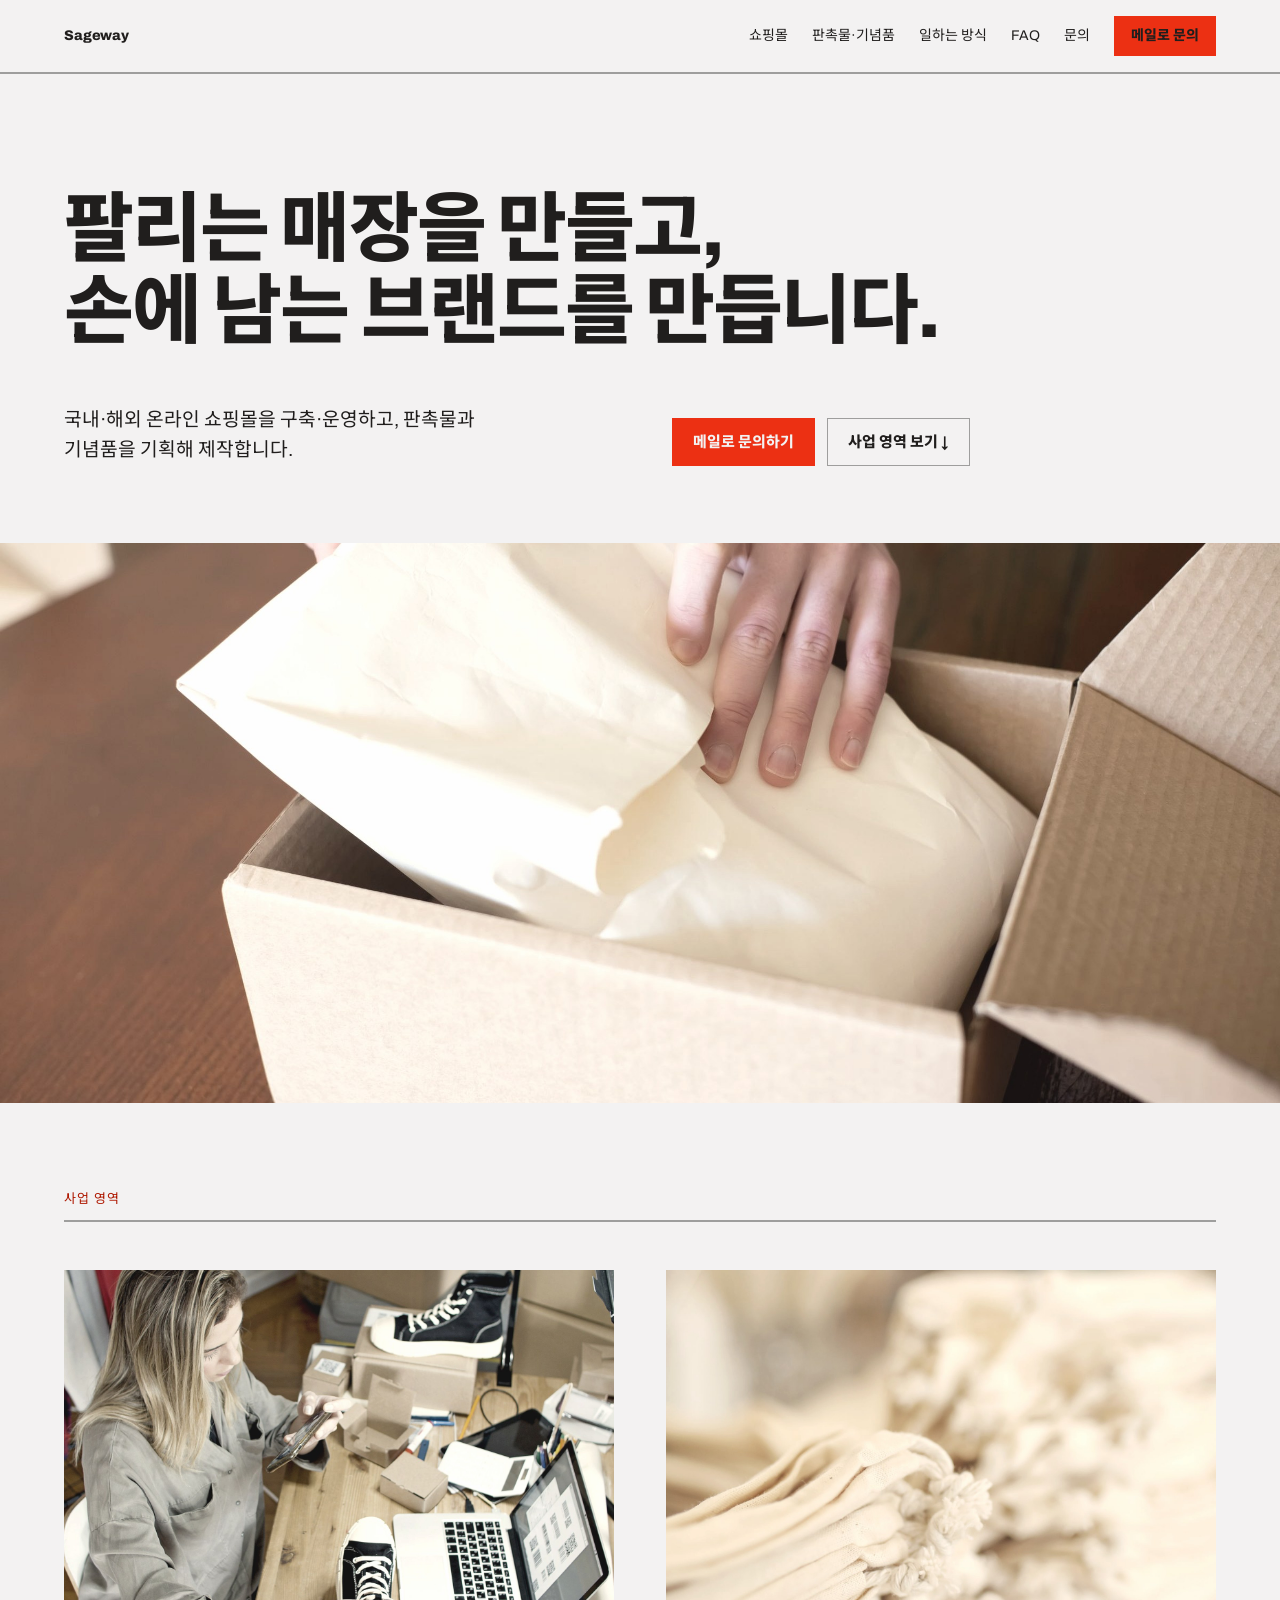
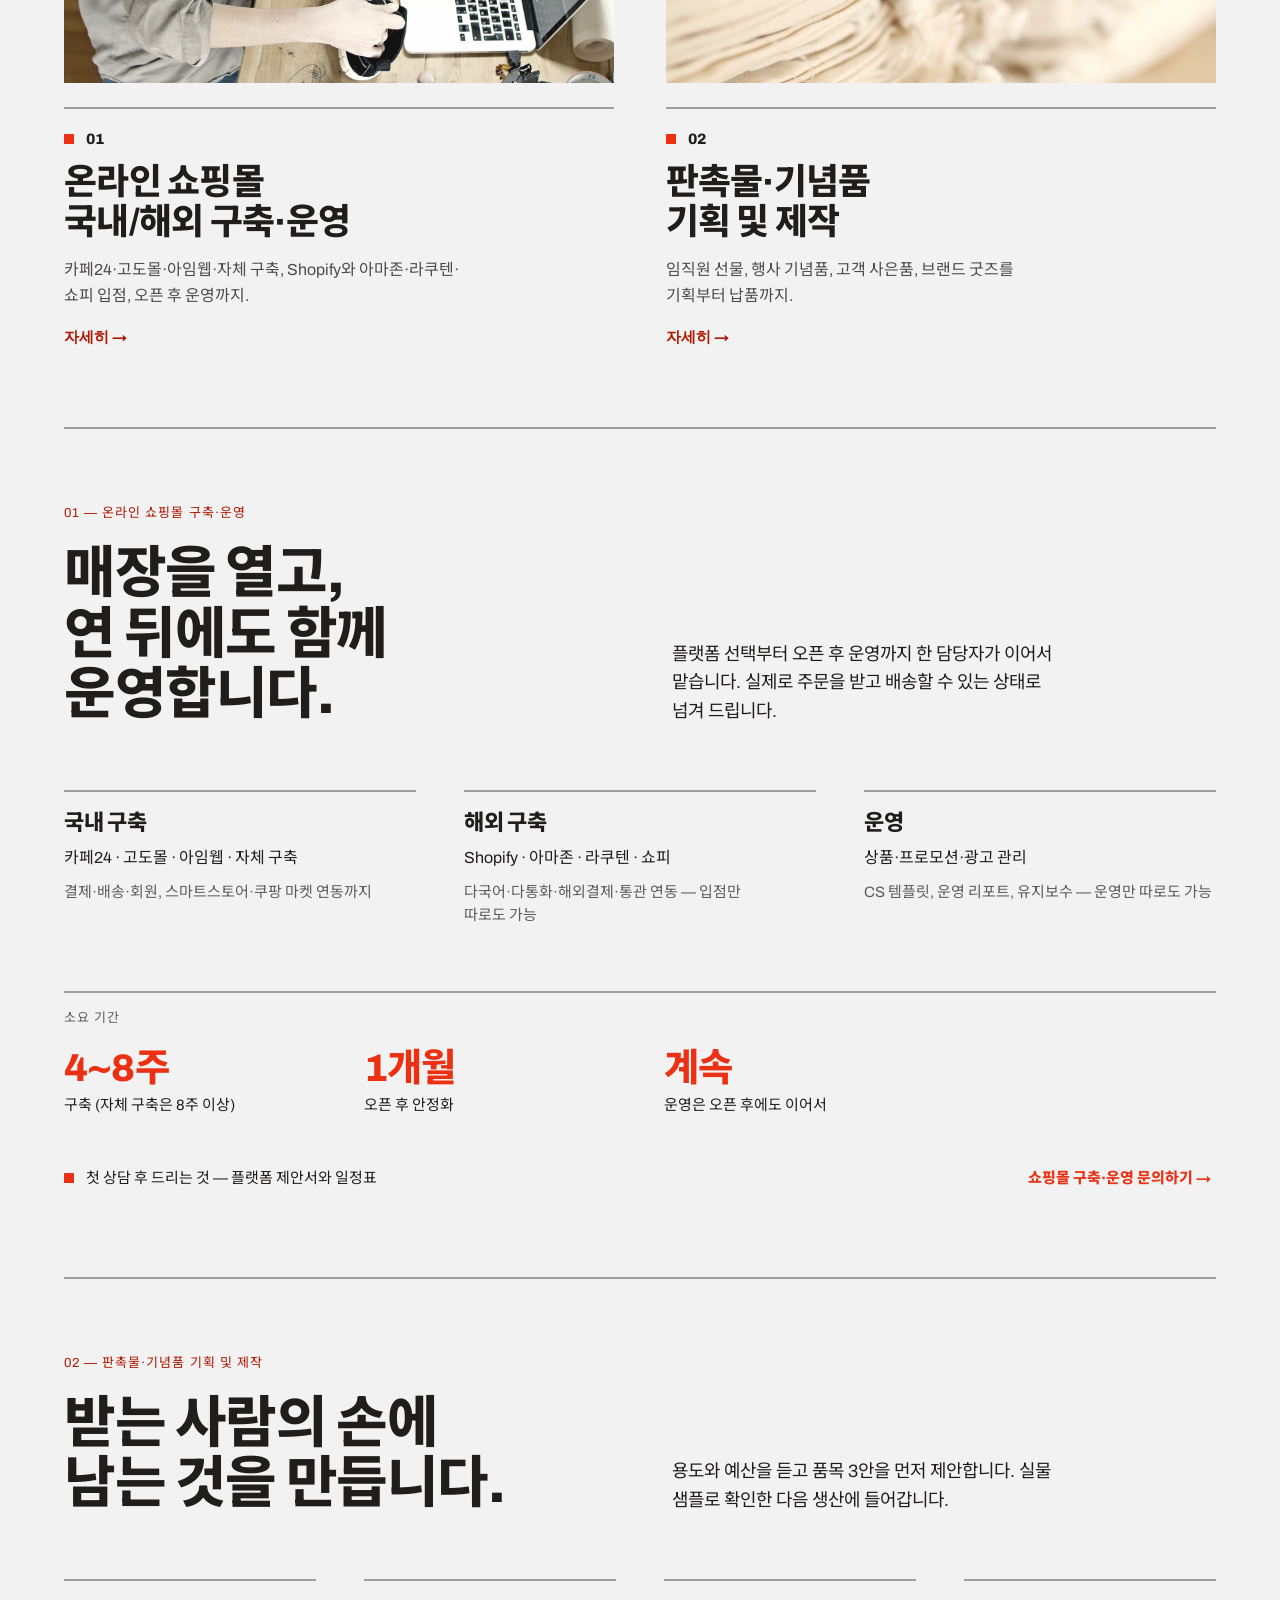
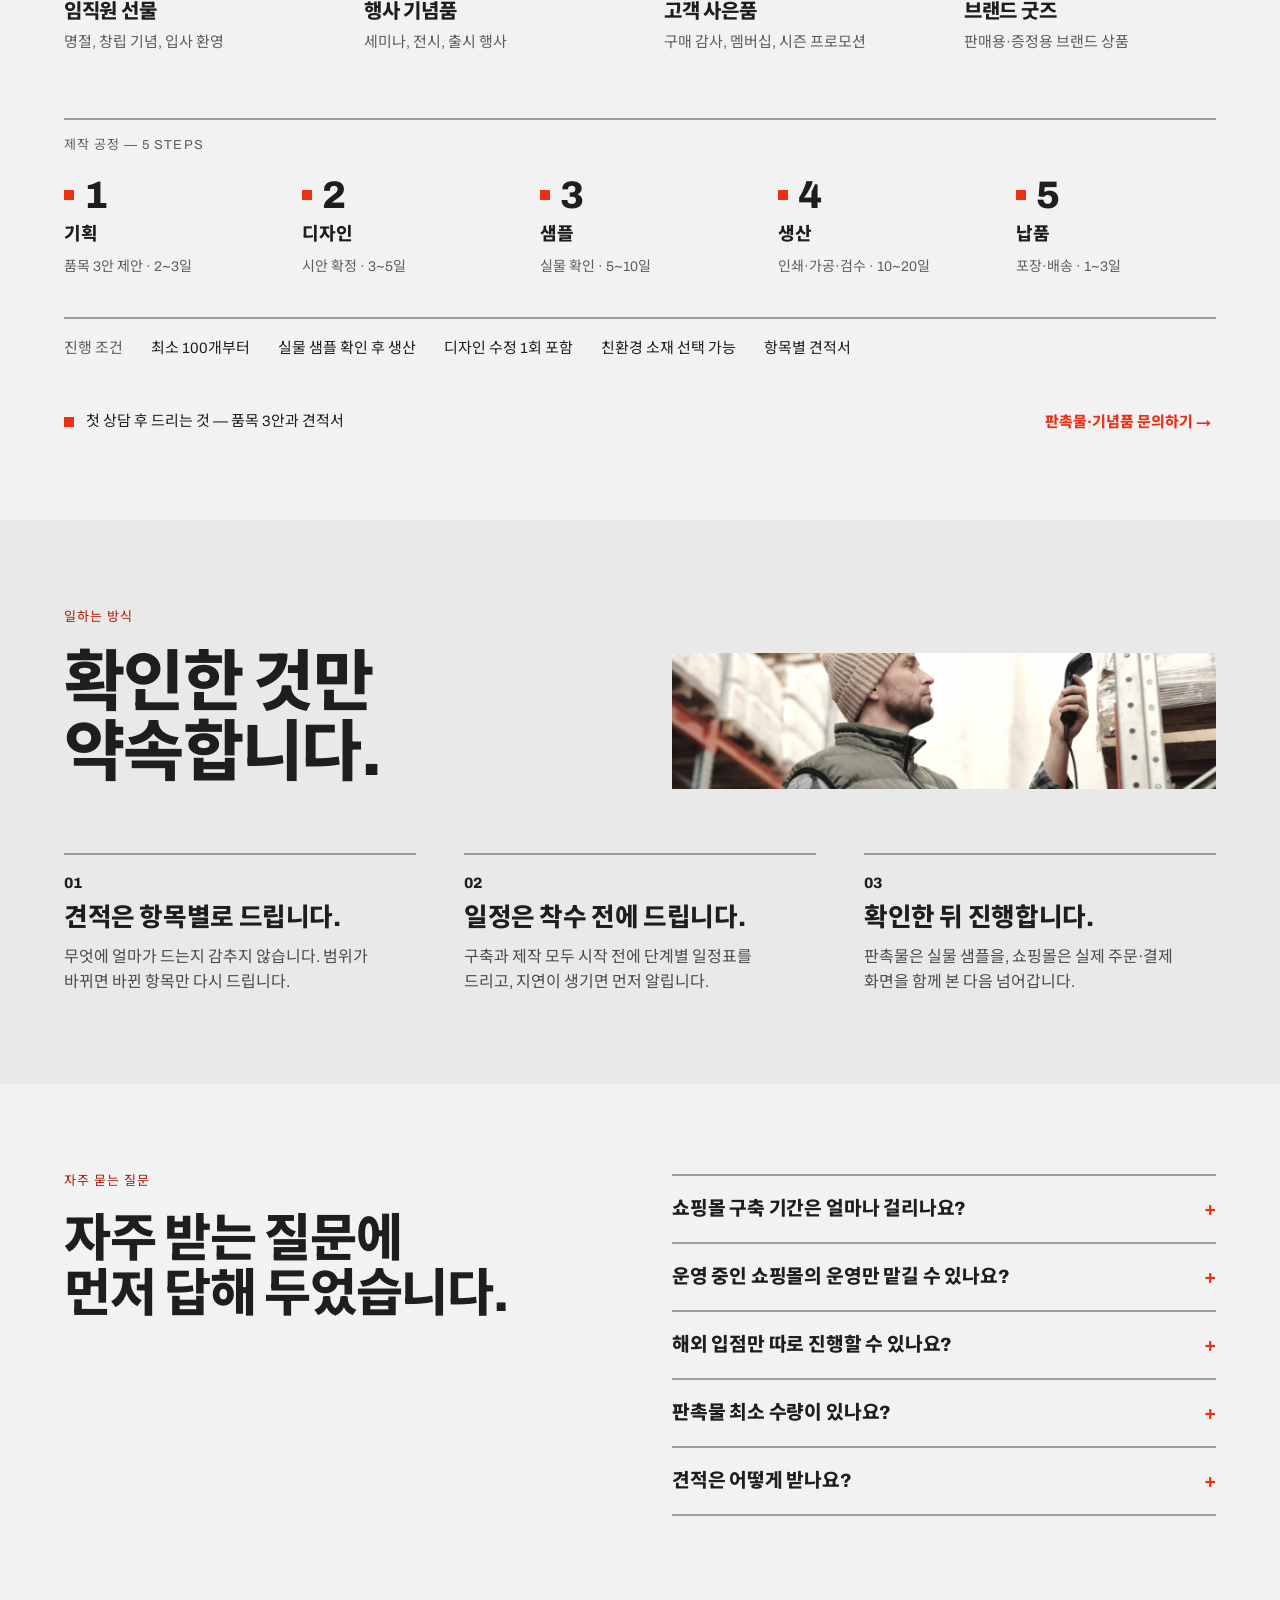
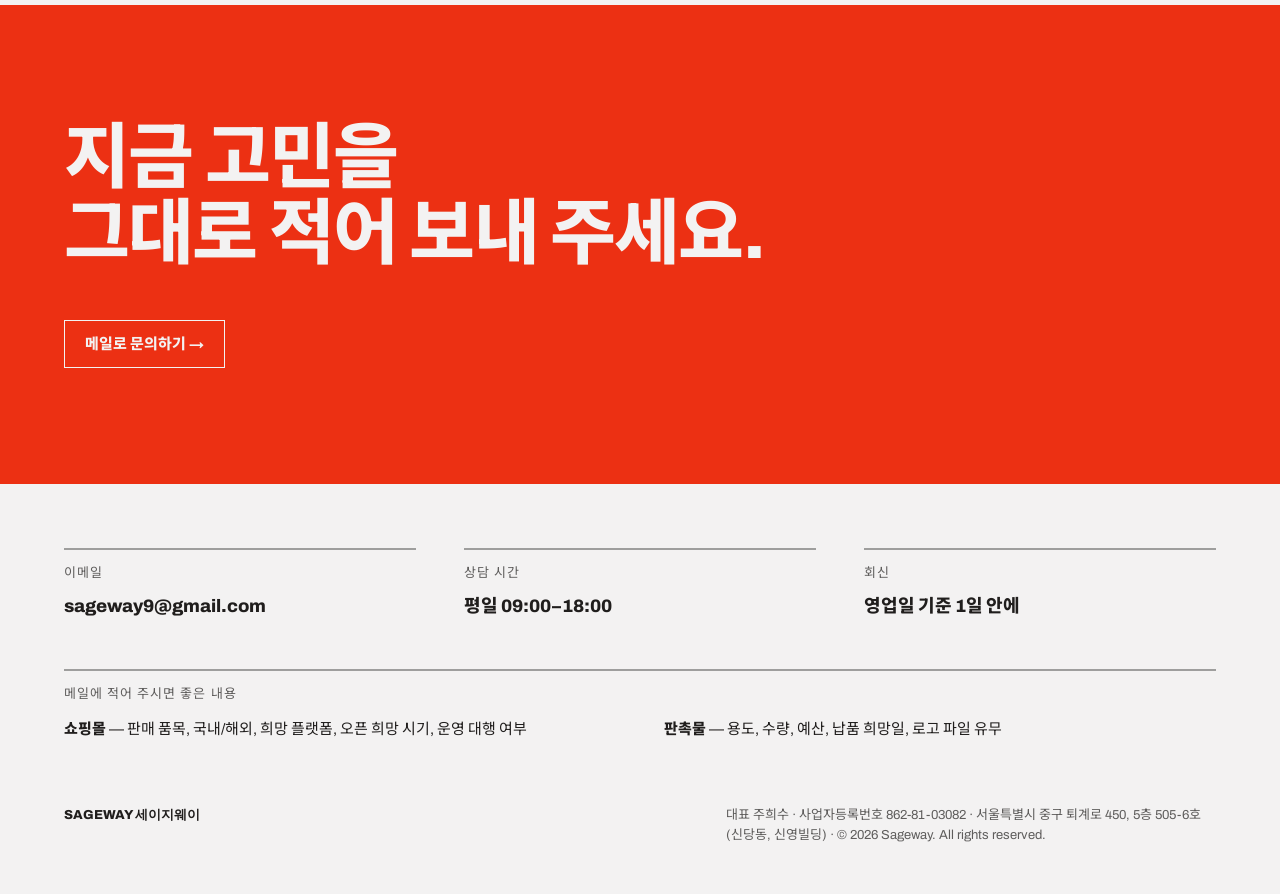
==== commit f3b6456e: "Replace principle 02 in 일하는 방식 "담당자가 바뀌지 않습니다" → "일정은 착수 전에 드립니다" with a body about sharing a step-b" ====
--- a/sageway/index.html
+++ b/sageway/index.html
@@ -162,8 +162,8 @@
       </div>
       <div class="principle">
         <span class="num">02</span>
-        <h3>담당자가 바뀌지 않습니다.</h3>
-        <p>처음 상담한 사람이 납품과 운영까지 맡습니다.</p>
+        <h3>일정은 착수 전에 드립니다.</h3>
+        <p>구축과 제작 모두 시작 전에 단계별 일정표를 드리고, 지연이 생기면 먼저 알립니다.</p>
       </div>
       <div class="principle">
         <span class="num">03</span>
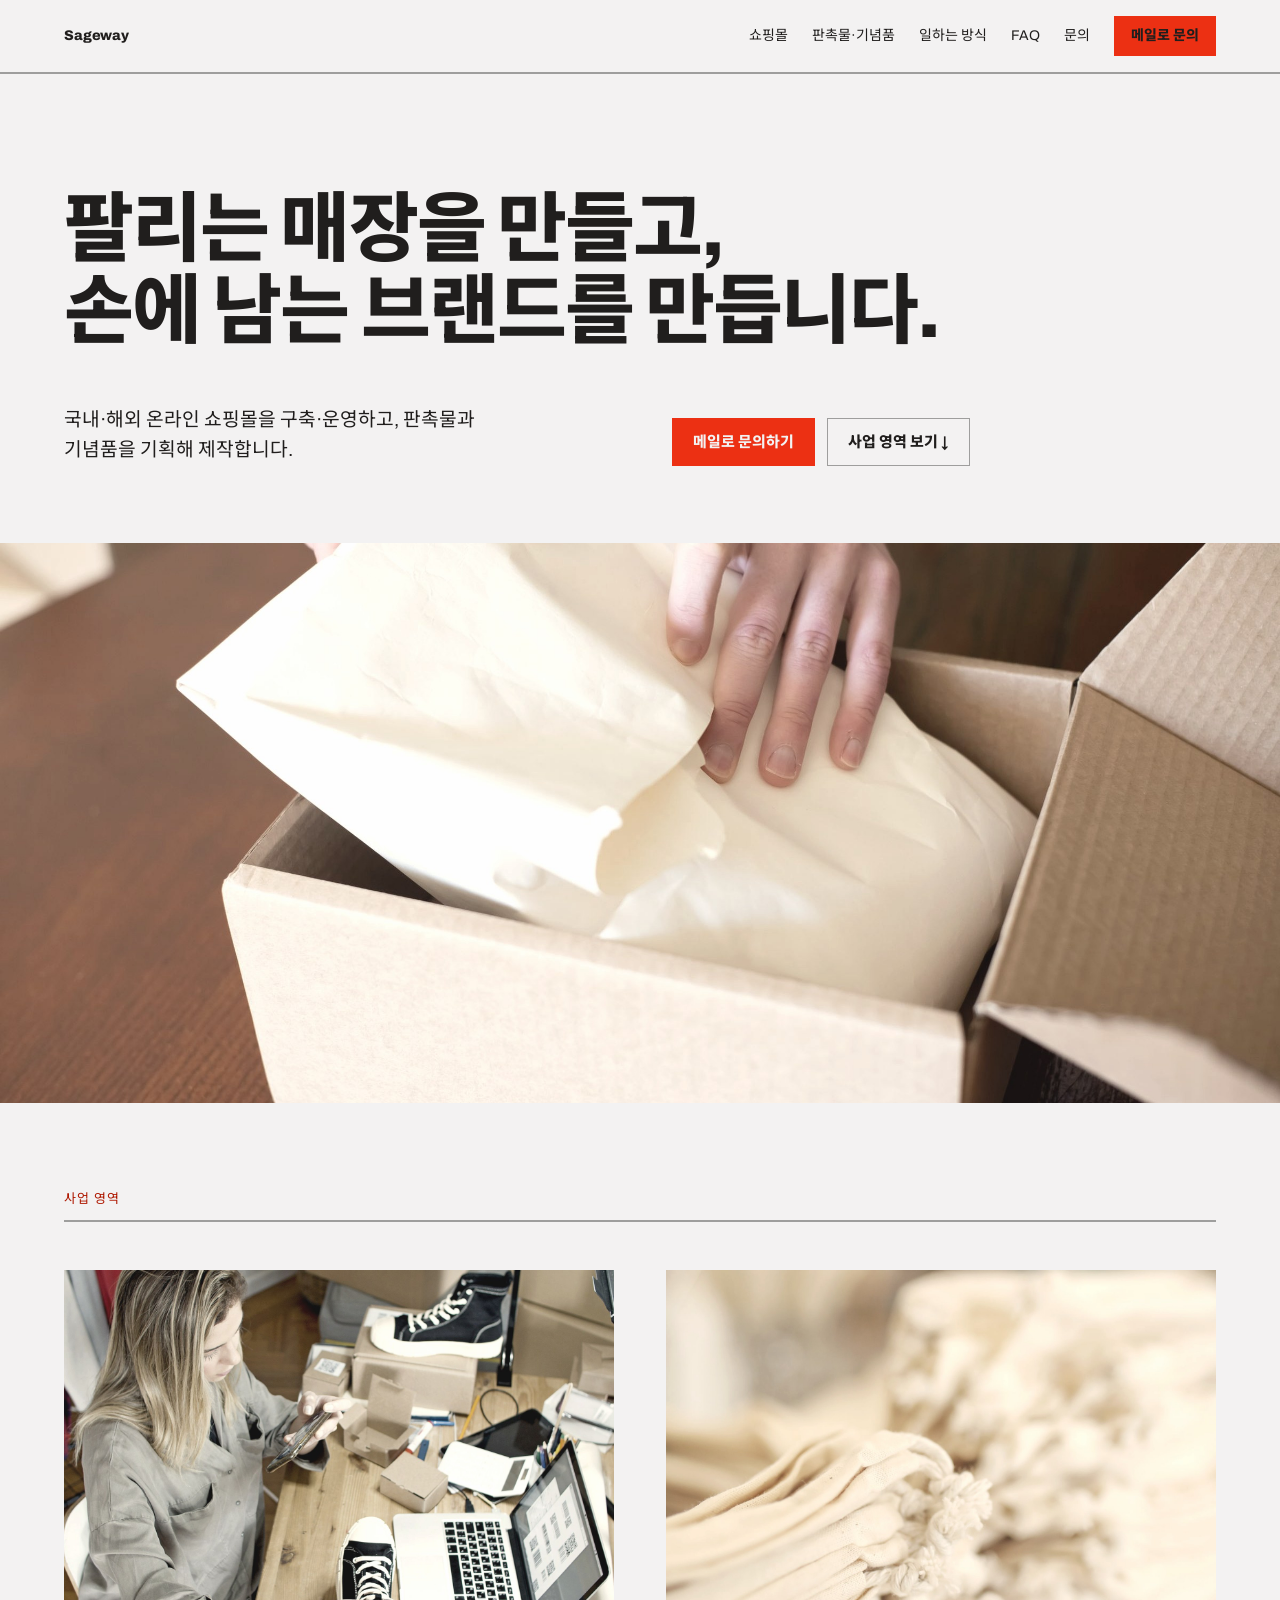
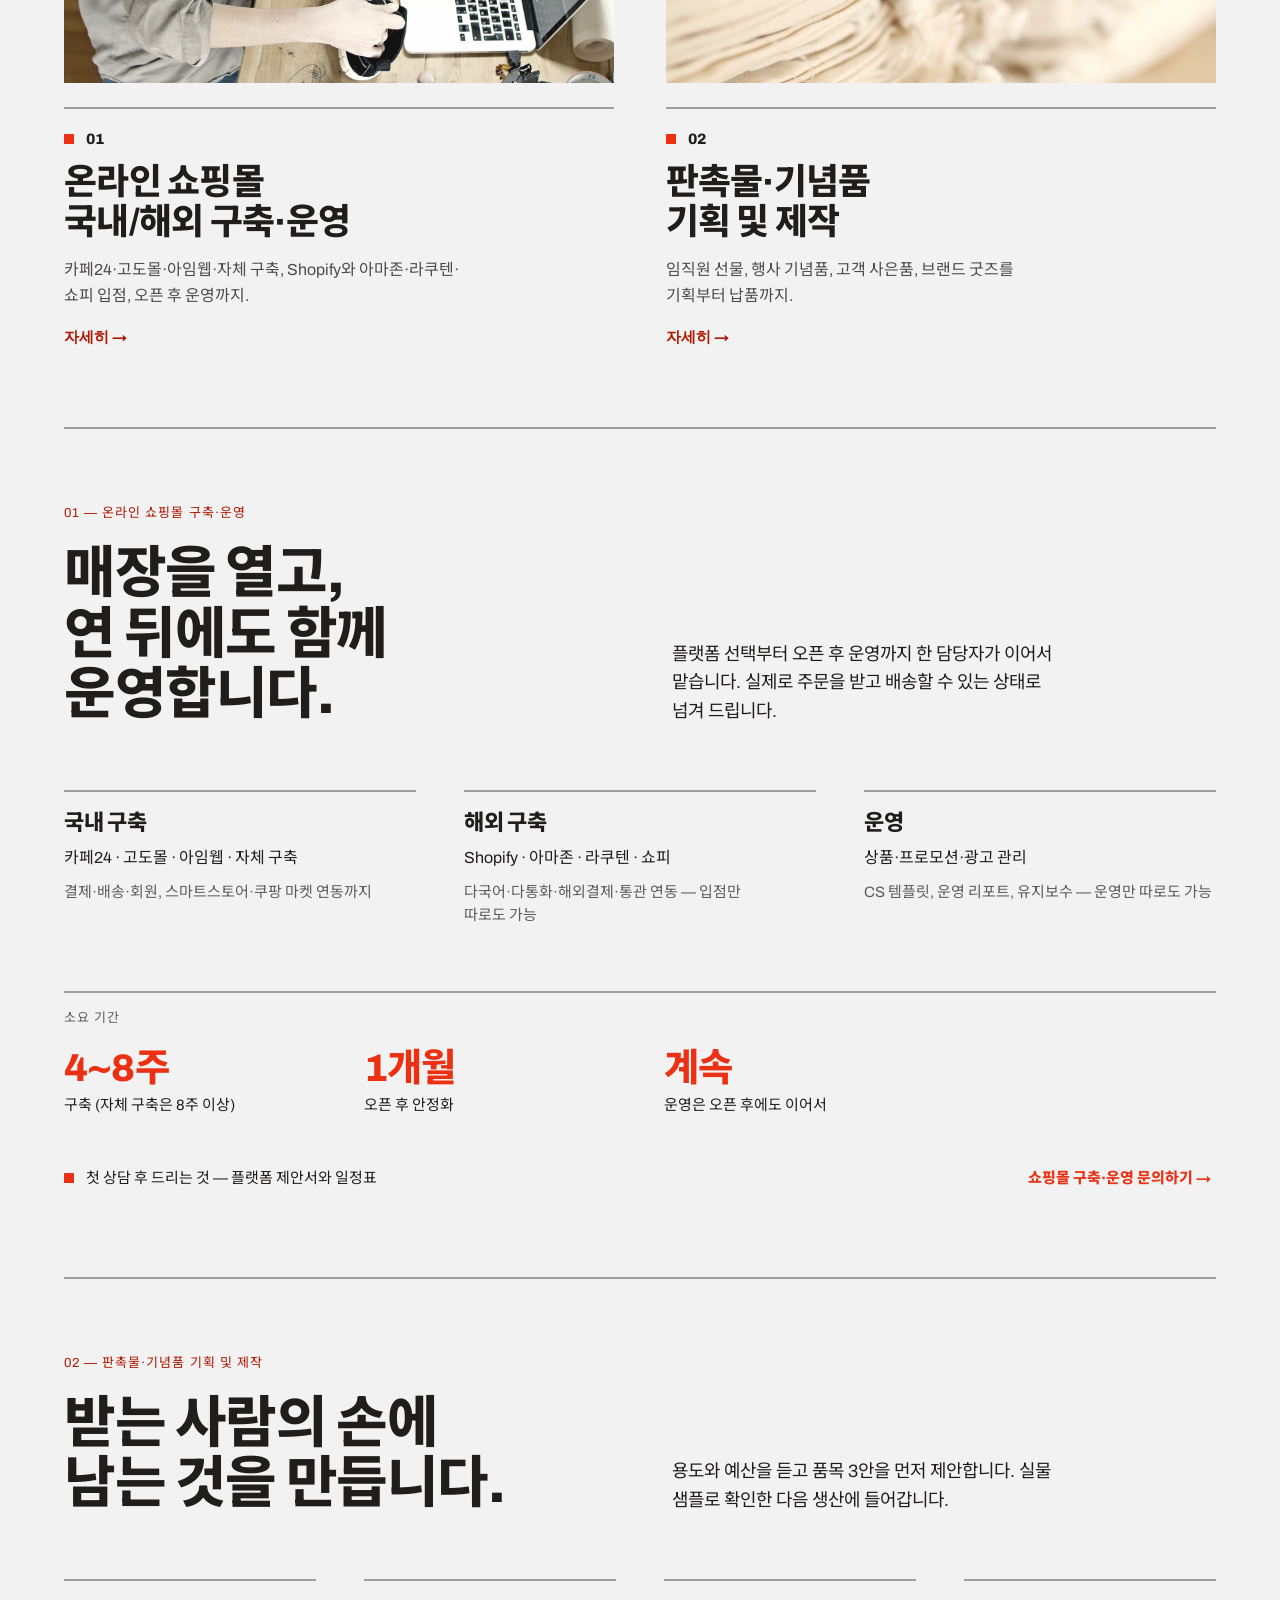
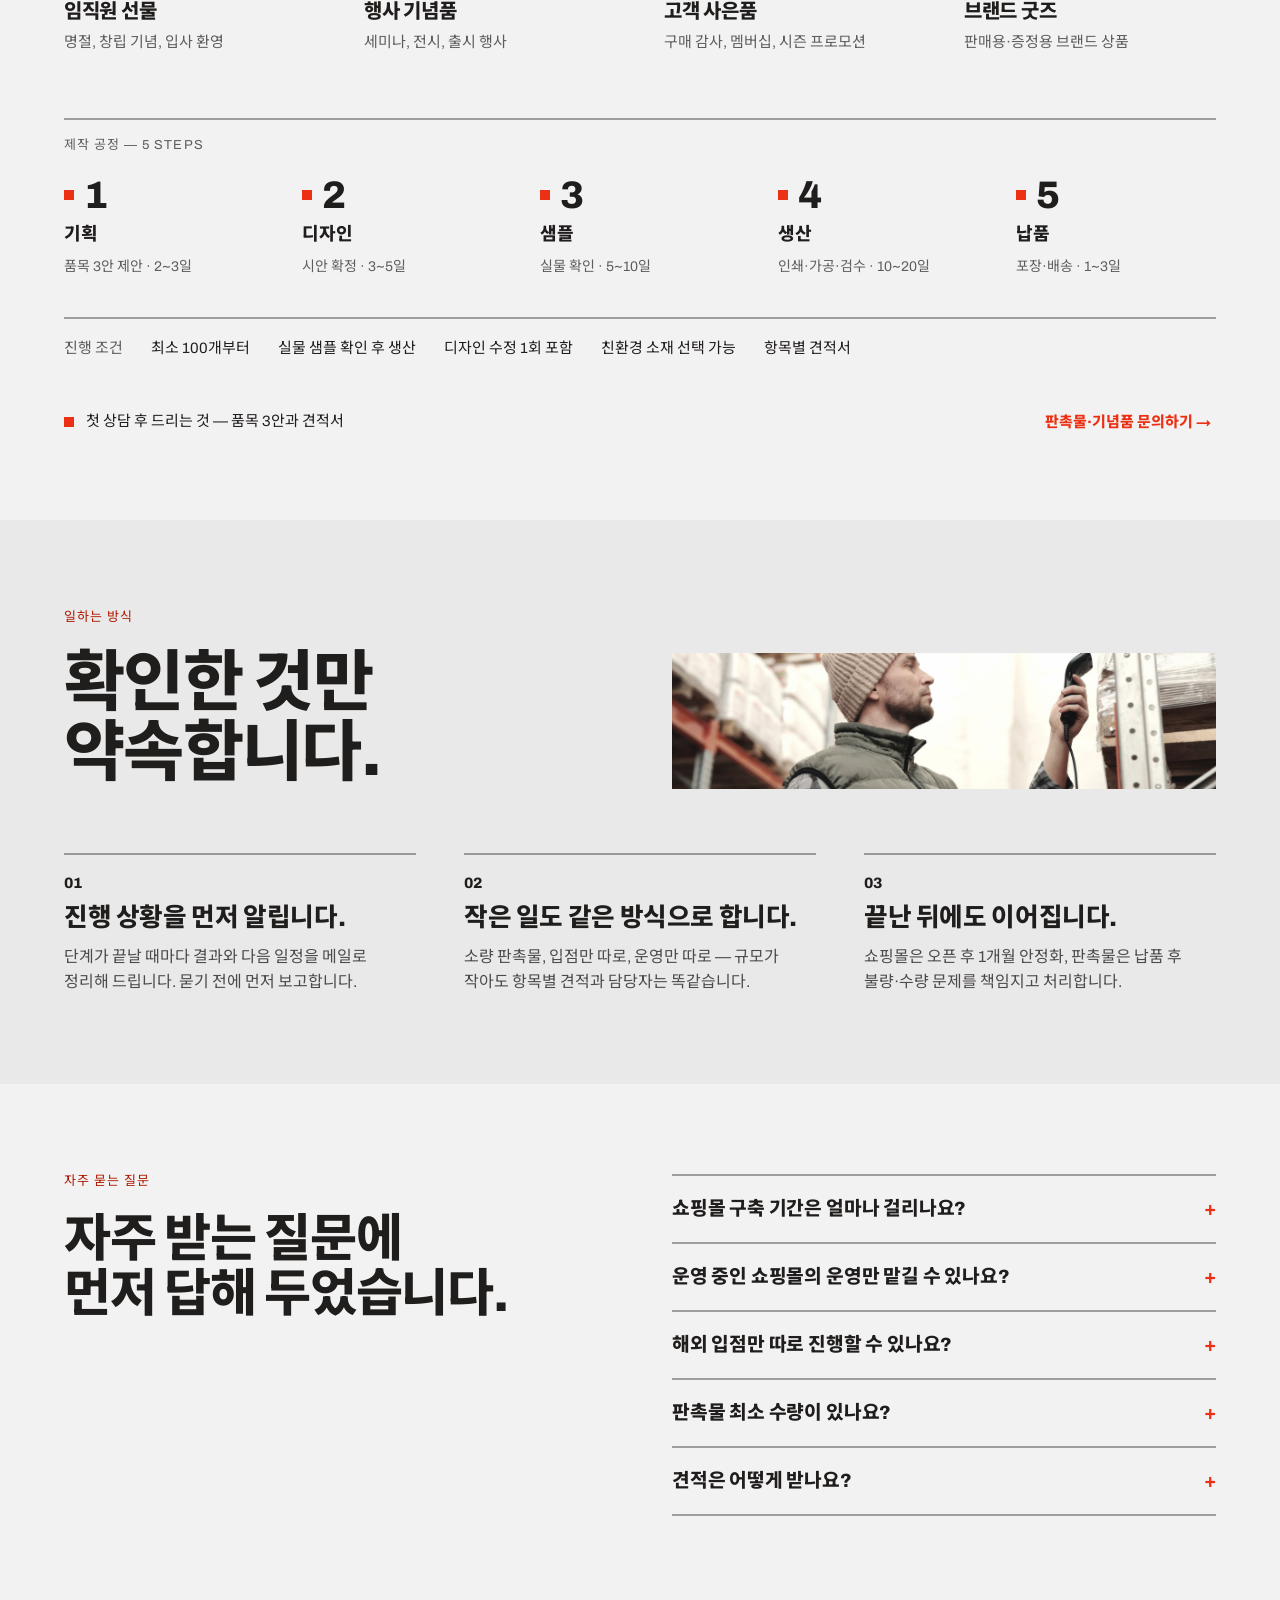
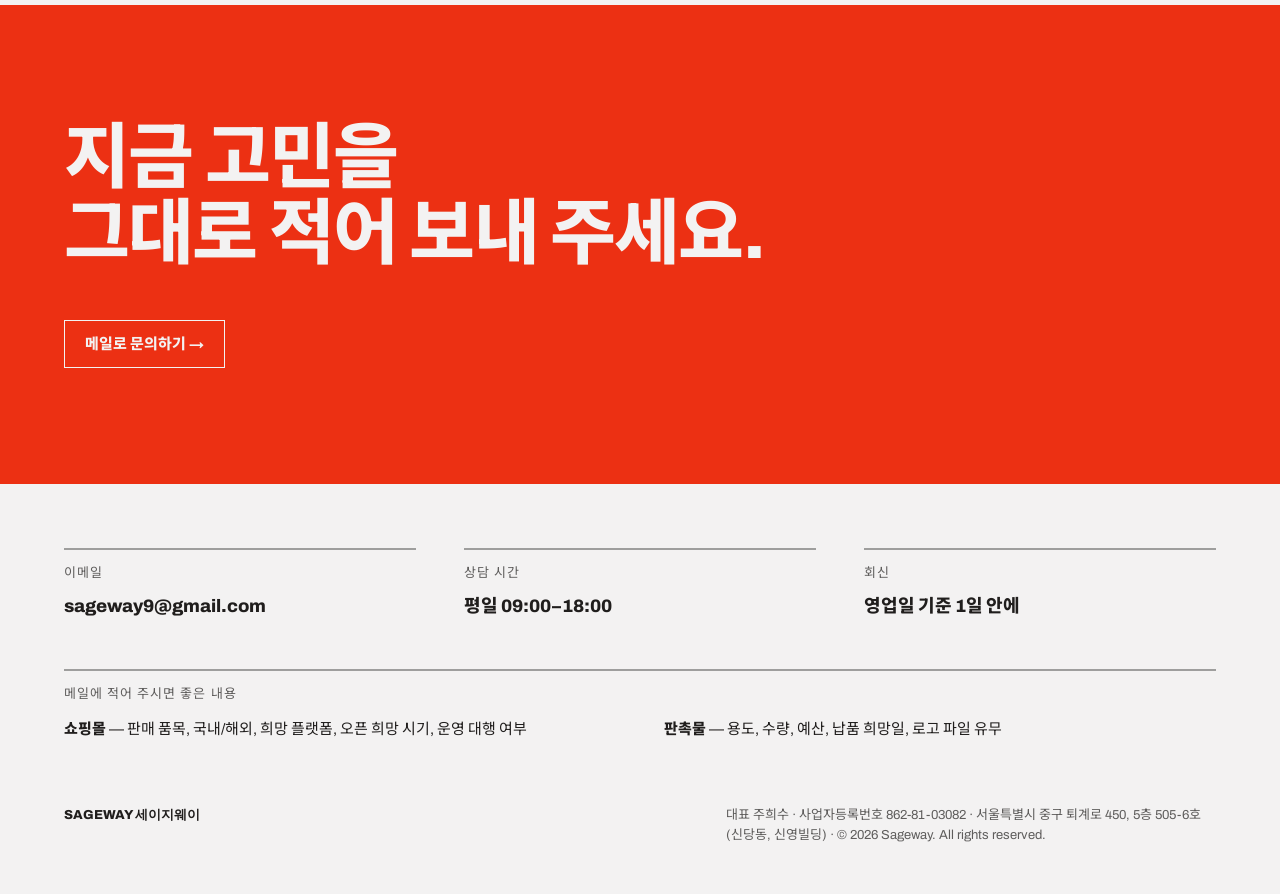
==== commit a07bea96: "Rewrite the three 일하는 방식 principles 01 소통 방식 — 진행 상황을 먼저 알립니다 02 소량·소규모 대응 — 작은 일도 같은 방식으로 합니다 03 사후" ====
--- a/sageway/index.html
+++ b/sageway/index.html
@@ -157,18 +157,18 @@
     <div class="principles">
       <div class="principle">
         <span class="num">01</span>
-        <h3>견적은 항목별로 드립니다.</h3>
-        <p>무엇에 얼마가 드는지 감추지 않습니다. 범위가 바뀌면 바뀐 항목만 다시 드립니다.</p>
+        <h3>진행 상황을 먼저 알립니다.</h3>
+        <p>단계가 끝날 때마다 결과와 다음 일정을 메일로 정리해 드립니다. 묻기 전에 먼저 보고합니다.</p>
       </div>
       <div class="principle">
         <span class="num">02</span>
-        <h3>일정은 착수 전에 드립니다.</h3>
-        <p>구축과 제작 모두 시작 전에 단계별 일정표를 드리고, 지연이 생기면 먼저 알립니다.</p>
+        <h3>작은 일도 같은 방식으로 합니다.</h3>
+        <p>소량 판촉물, 입점만 따로, 운영만 따로 — 규모가 작아도 항목별 견적과 담당자는 똑같습니다.</p>
       </div>
       <div class="principle">
         <span class="num">03</span>
-        <h3>확인한 뒤 진행합니다.</h3>
-        <p>판촉물은 실물 샘플을, 쇼핑몰은 실제 주문·결제 화면을 함께 본 다음 넘어갑니다.</p>
+        <h3>끝난 뒤에도 이어집니다.</h3>
+        <p>쇼핑몰은 오픈 후 1개월 안정화, 판촉물은 납품 후 불량·수량 문제를 책임지고 처리합니다.</p>
       </div>
     </div>
   </div>
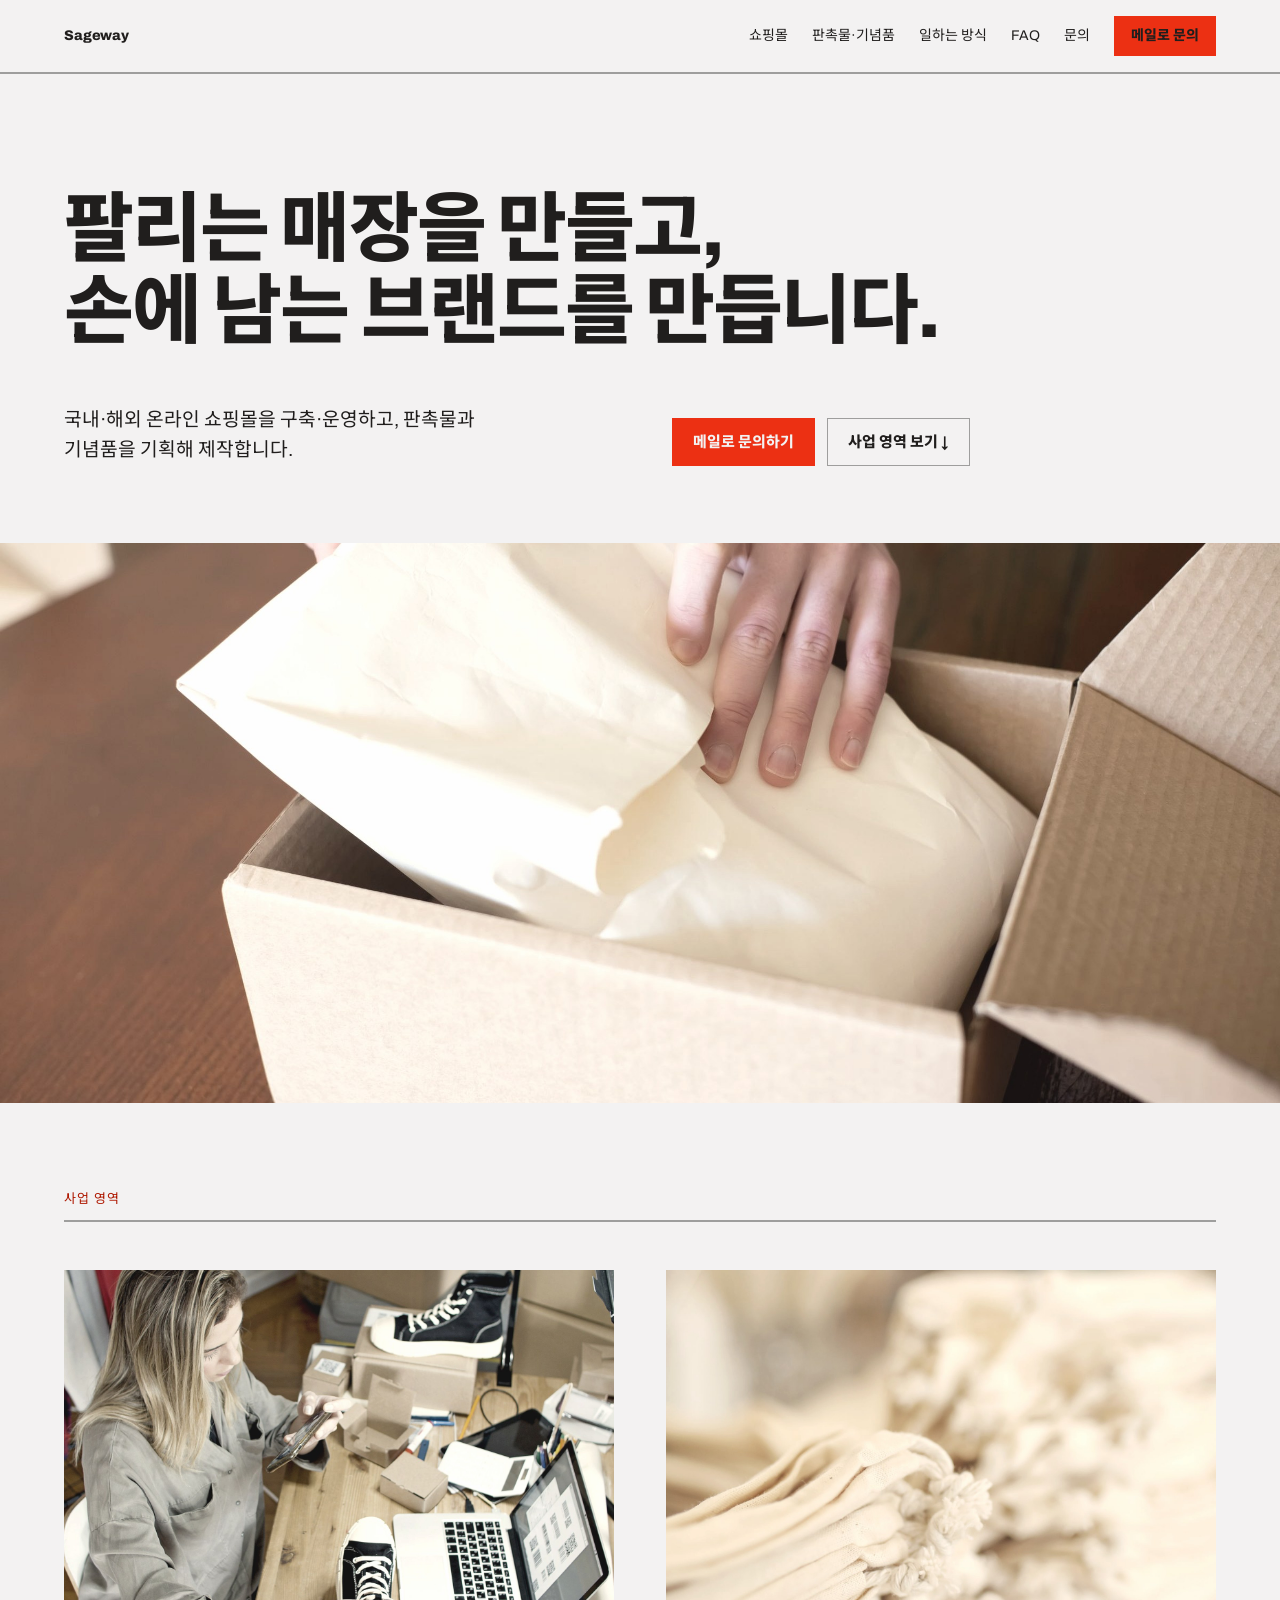
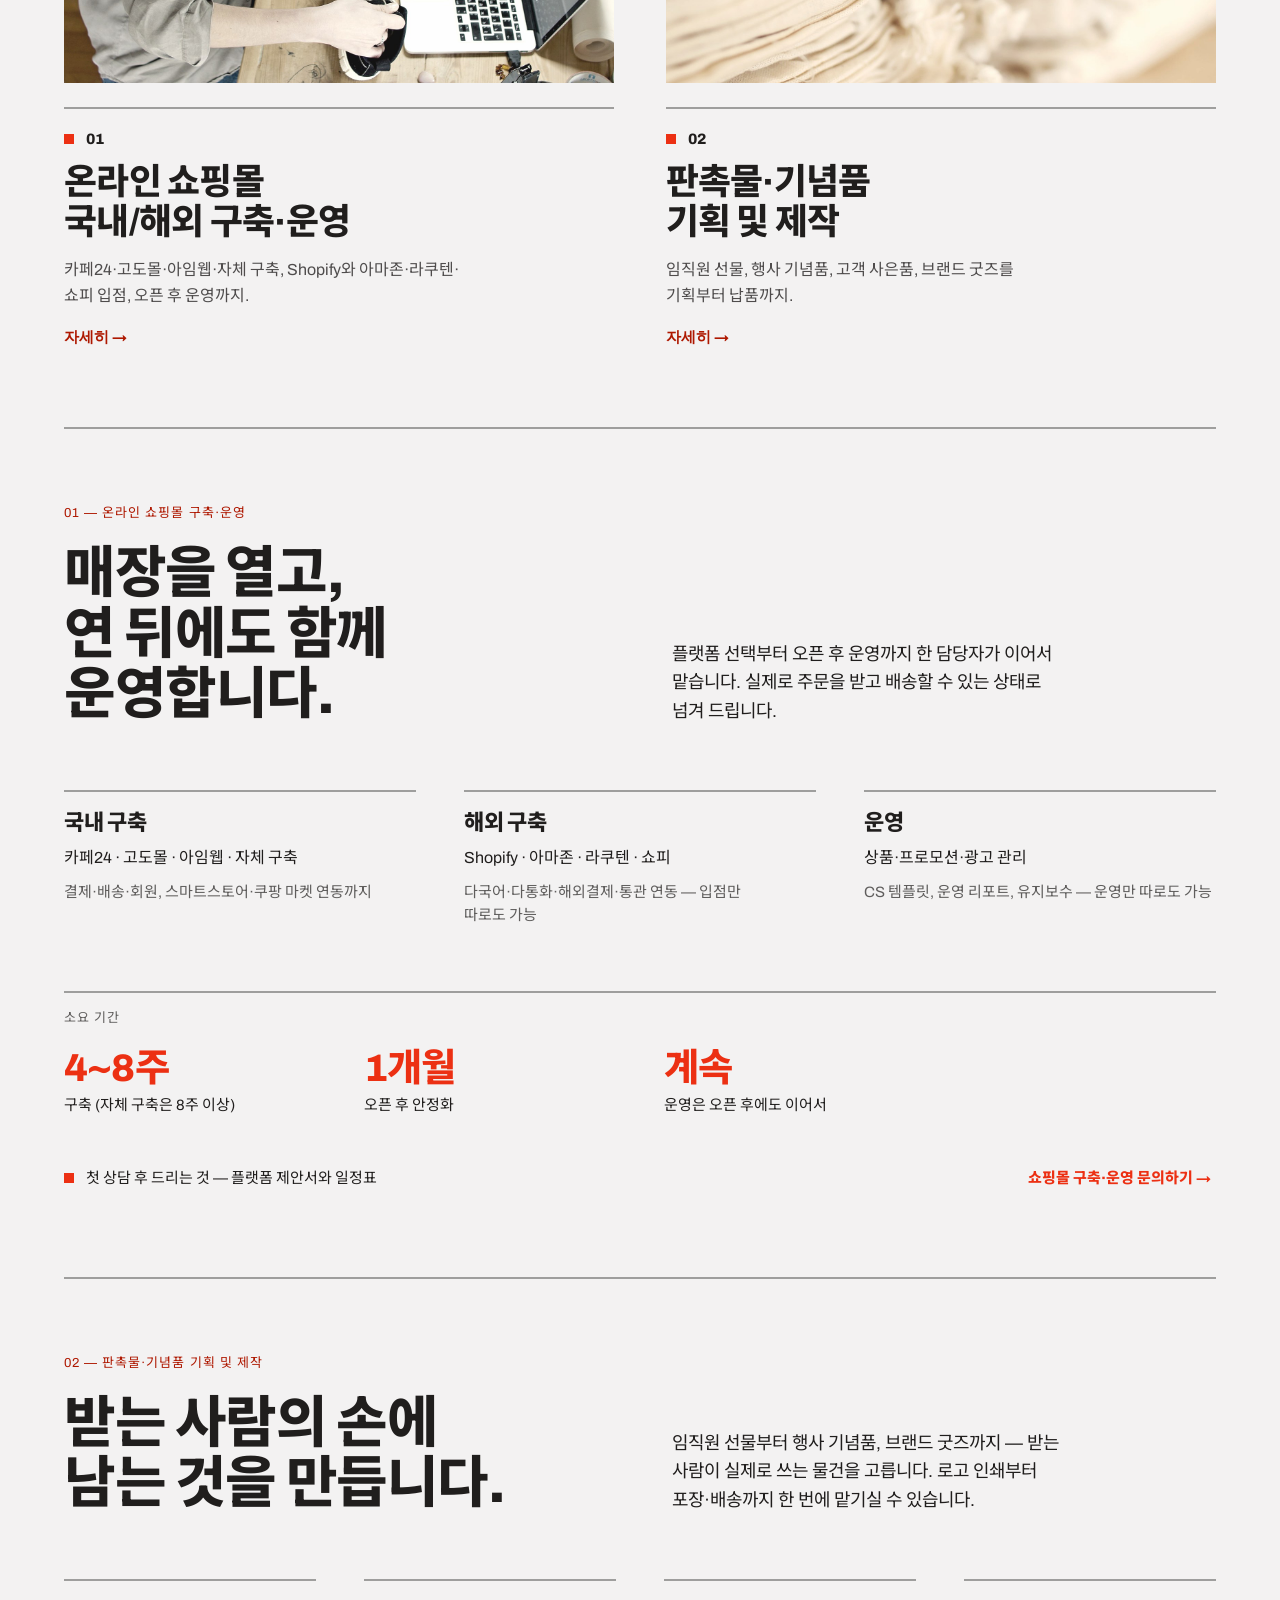
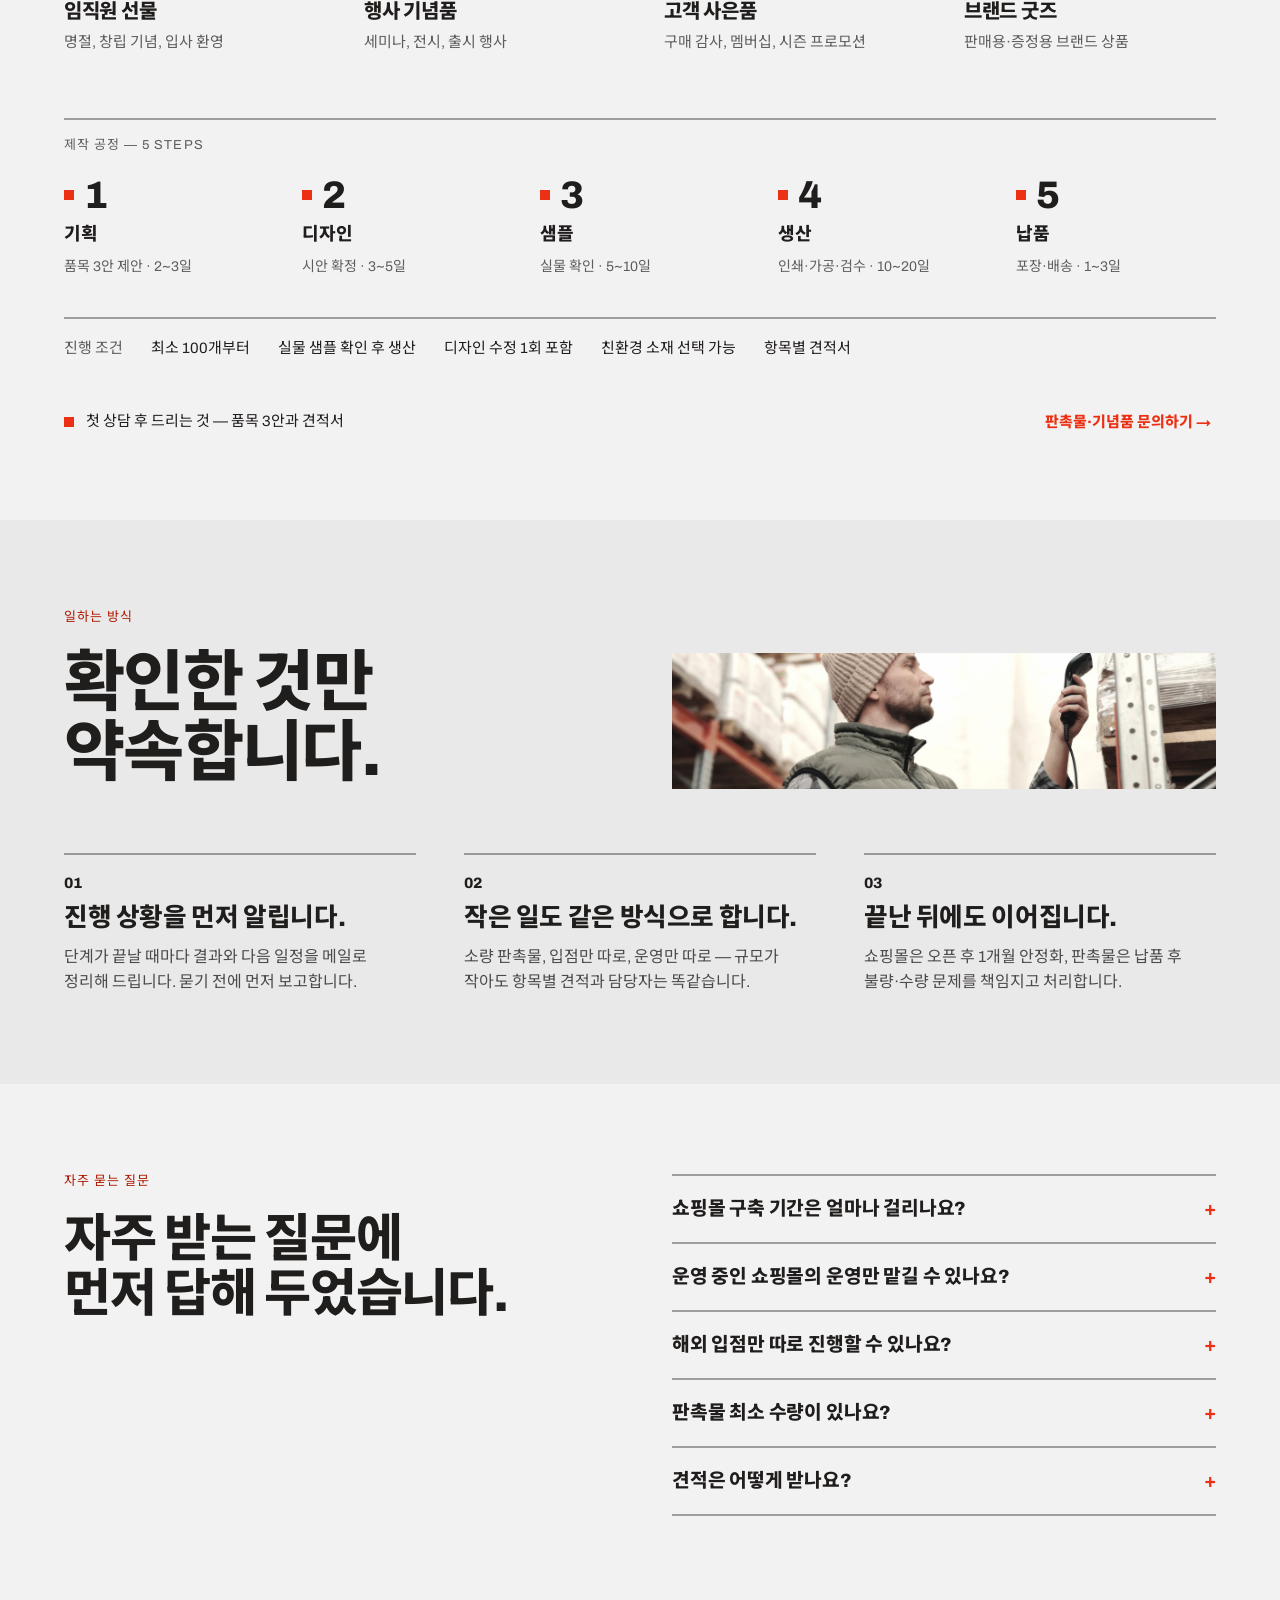
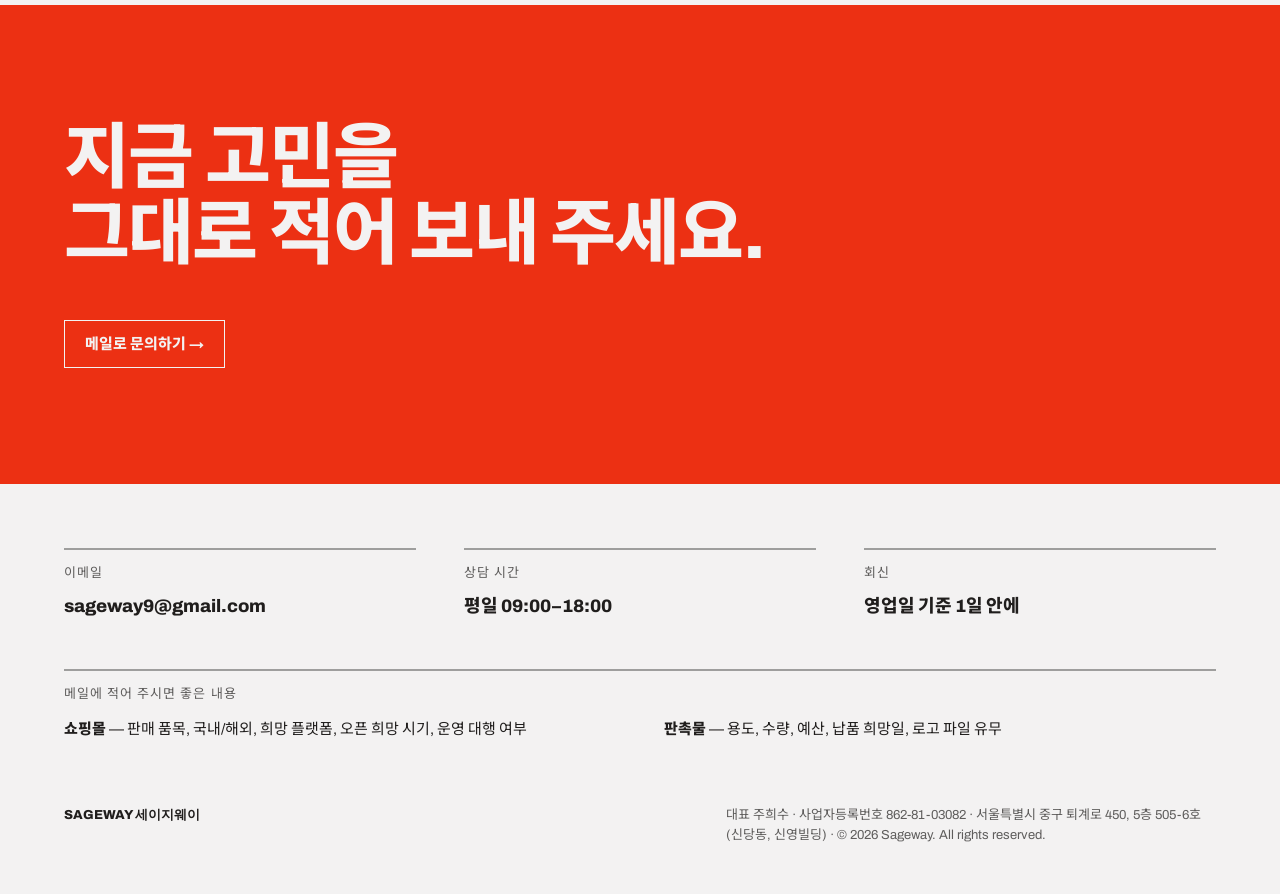
==== commit 0b0f3e5b: "Rewrite the 판촉물·기념품 section lead paragraph Co-Authored-By: Claude Fable 5.1 <noreply@anthropic.com> " ====
--- a/sageway/index.html
+++ b/sageway/index.html
@@ -116,7 +116,7 @@
         <span class="eyebrow">02 — 판촉물·기념품 기획 및 제작</span>
         <h2 class="display"><span>받는 사람의 손에</span><span>남는 것을 만듭니다.</span></h2>
       </div>
-      <p>용도와 예산을 듣고 품목 3안을 먼저 제안합니다. 실물 샘플로 확인한 다음 생산에 들어갑니다.</p>
+      <p>임직원 선물부터 행사 기념품, 브랜드 굿즈까지 — 받는 사람이 실제로 쓰는 물건을 고릅니다. 로고 인쇄부터 포장·배송까지 한 번에 맡기실 수 있습니다.</p>
     </div>
     <div class="uses">
       <div class="use"><h3>임직원 선물</h3><p>명절, 창립 기념, 입사 환영</p></div>
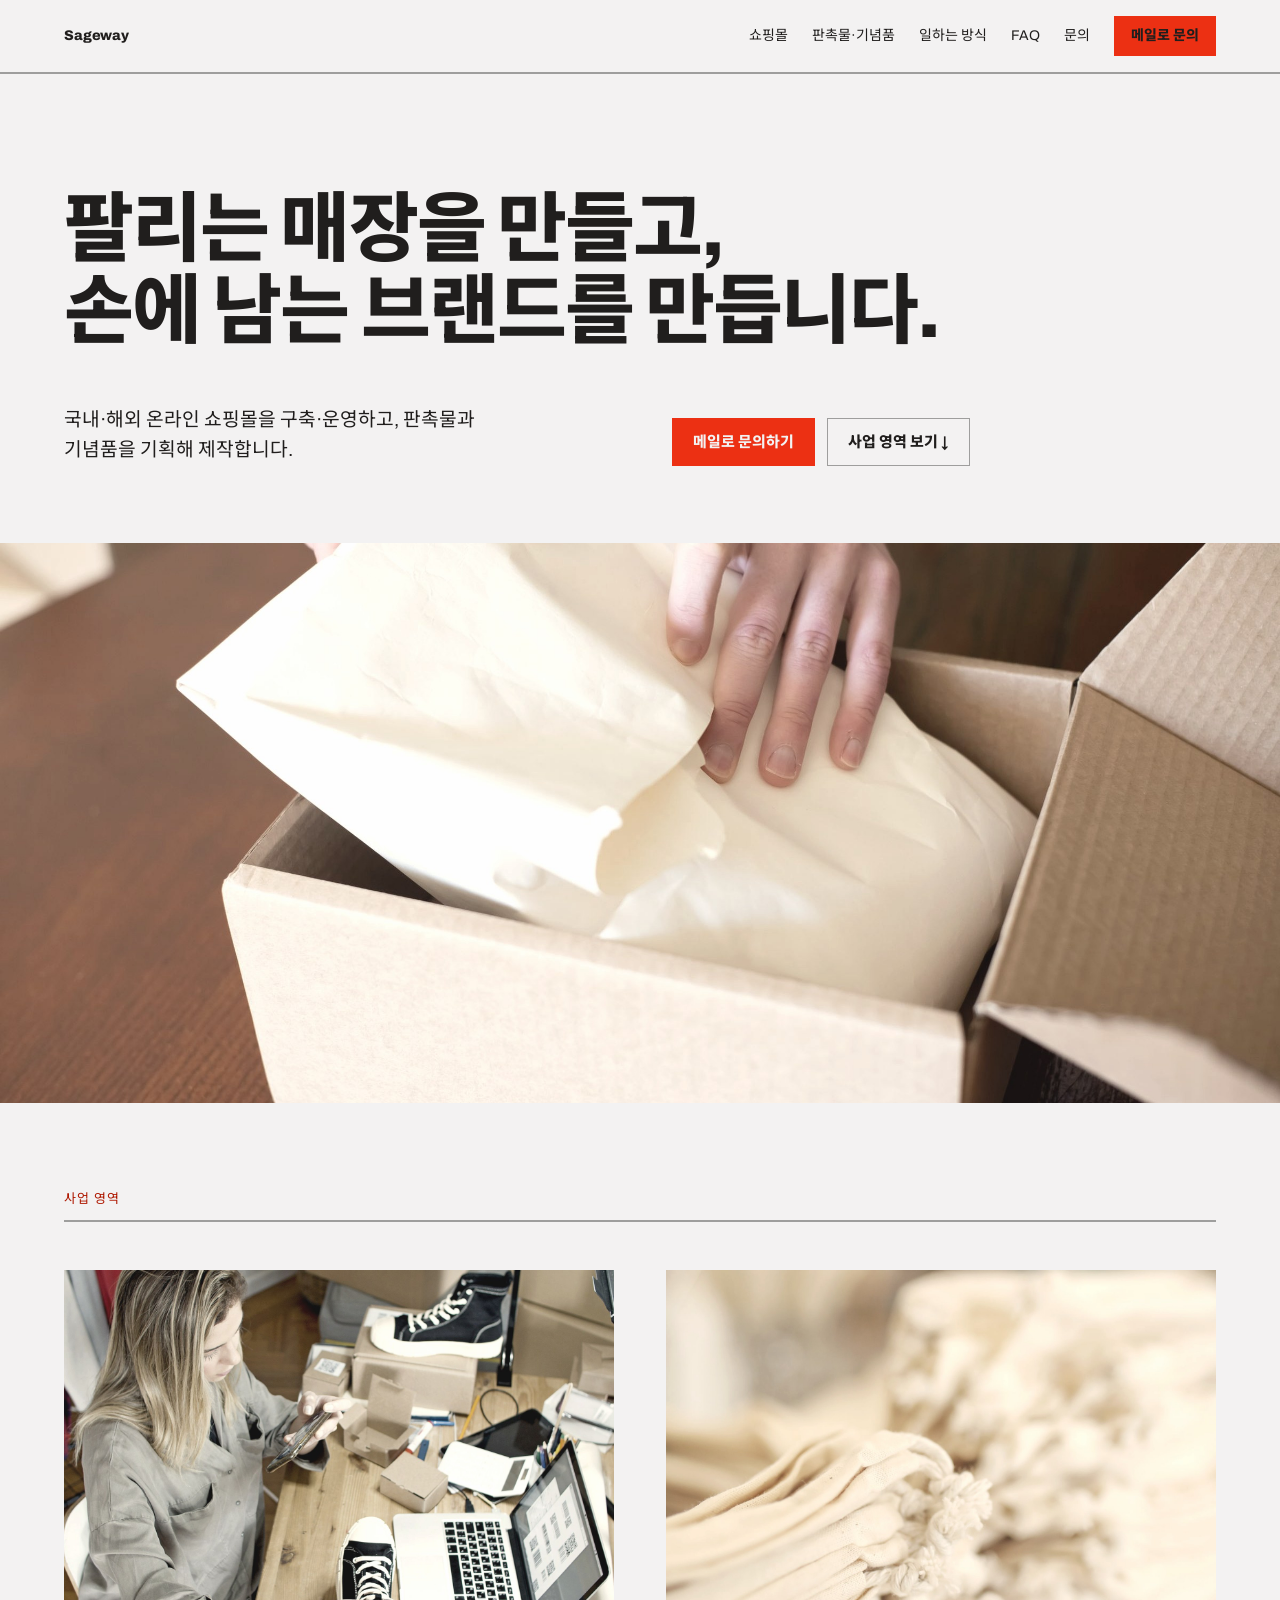
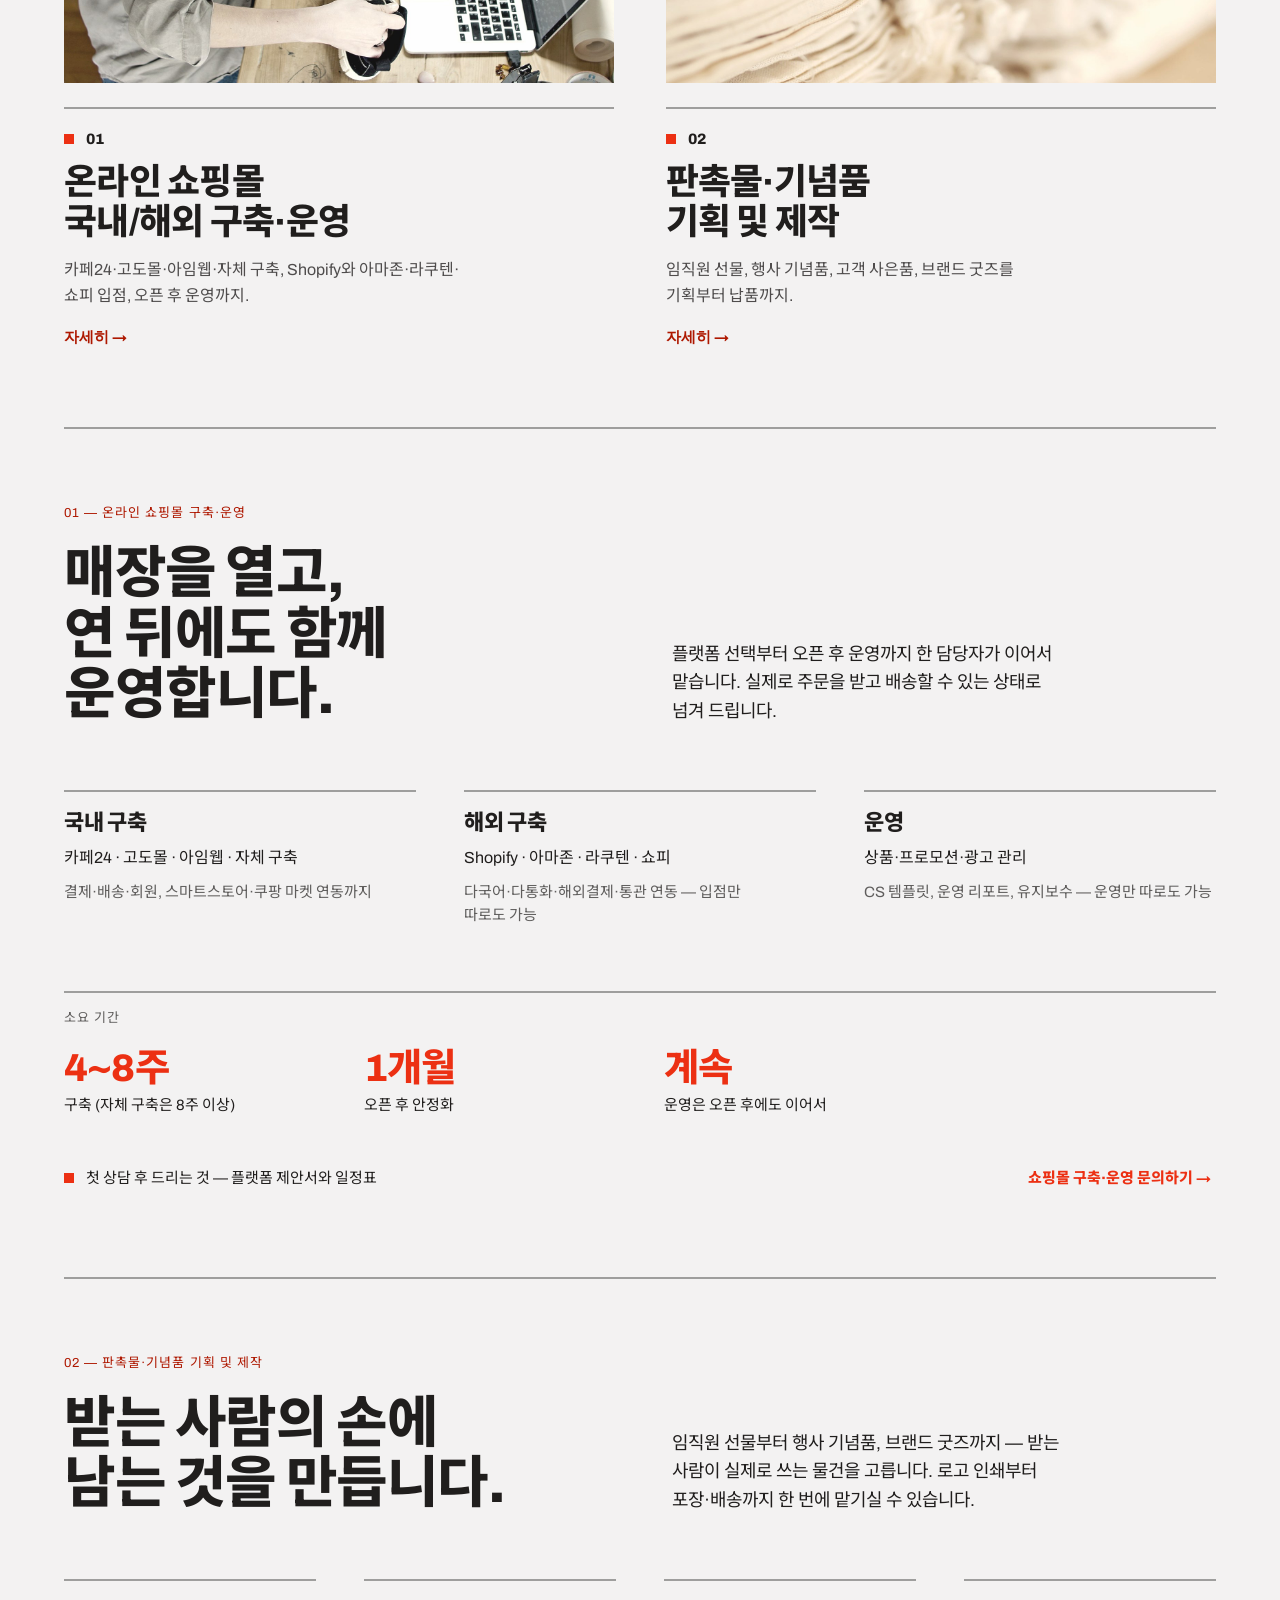
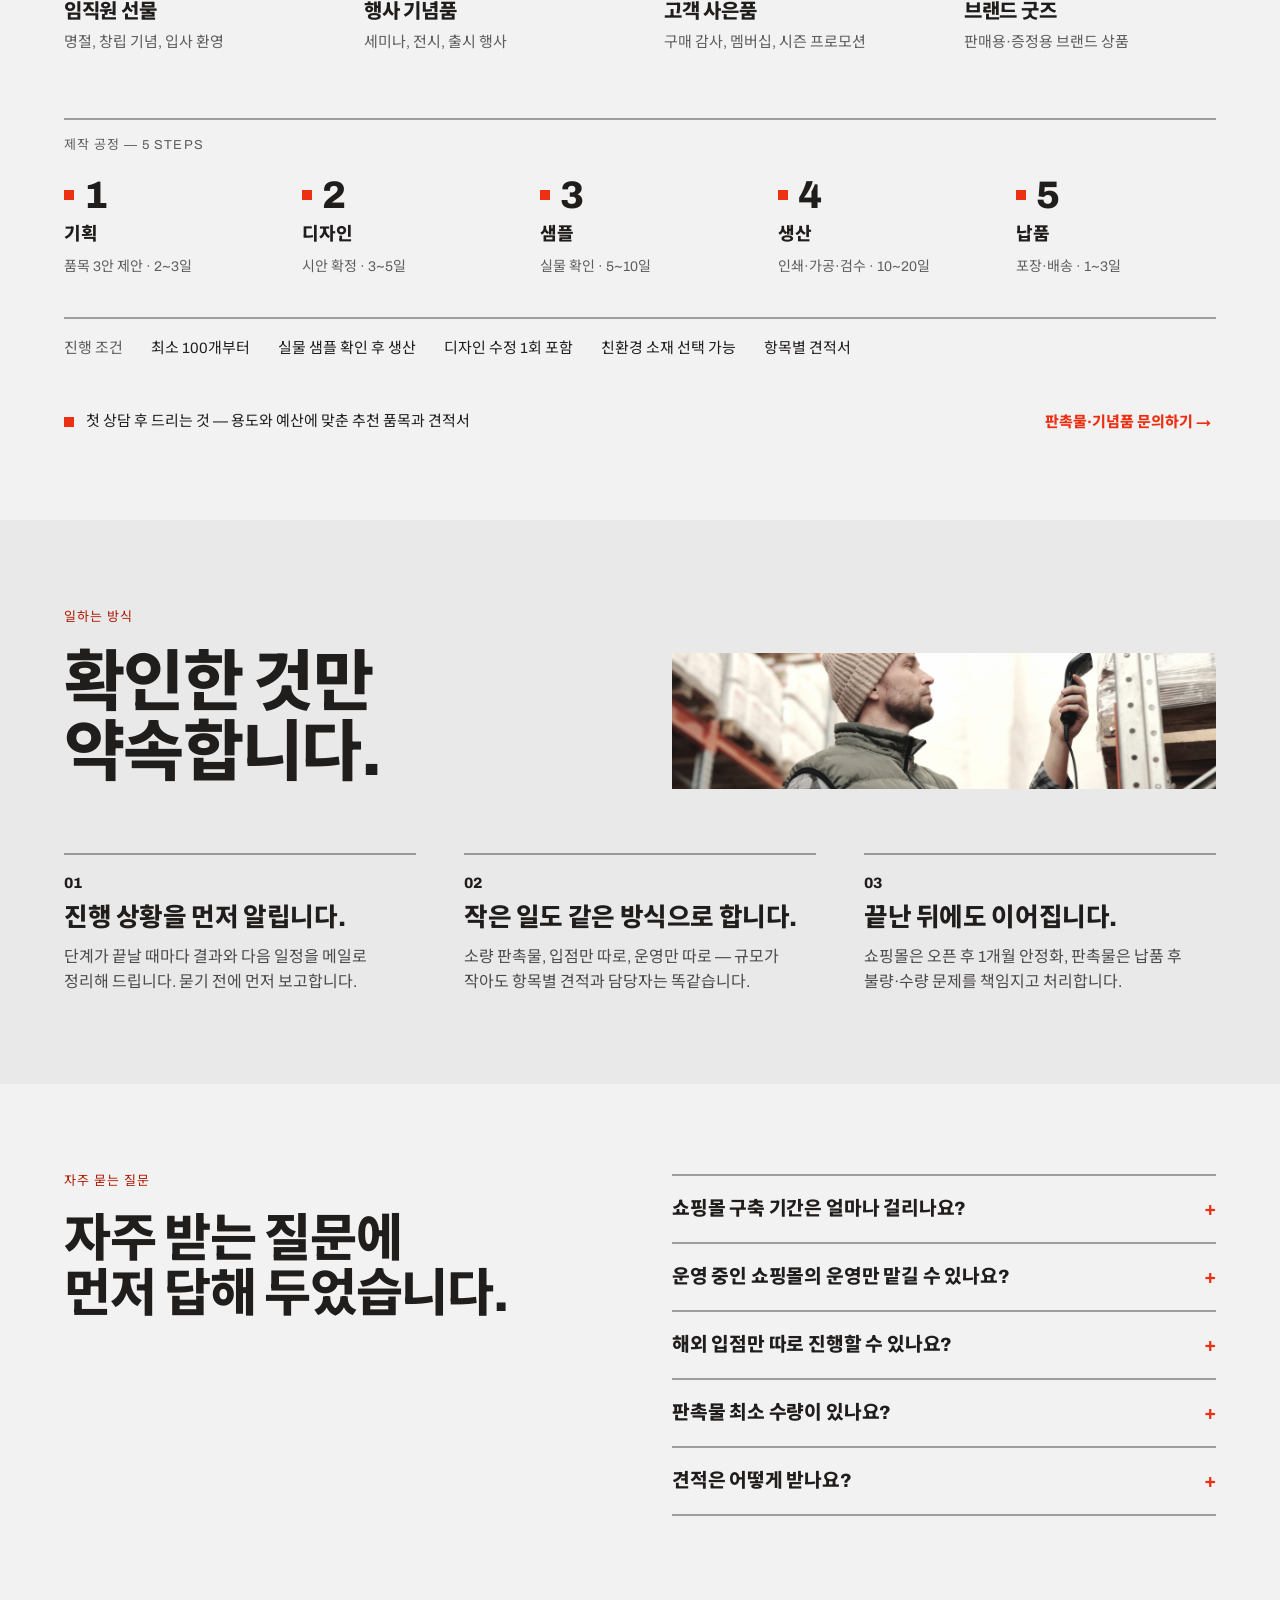
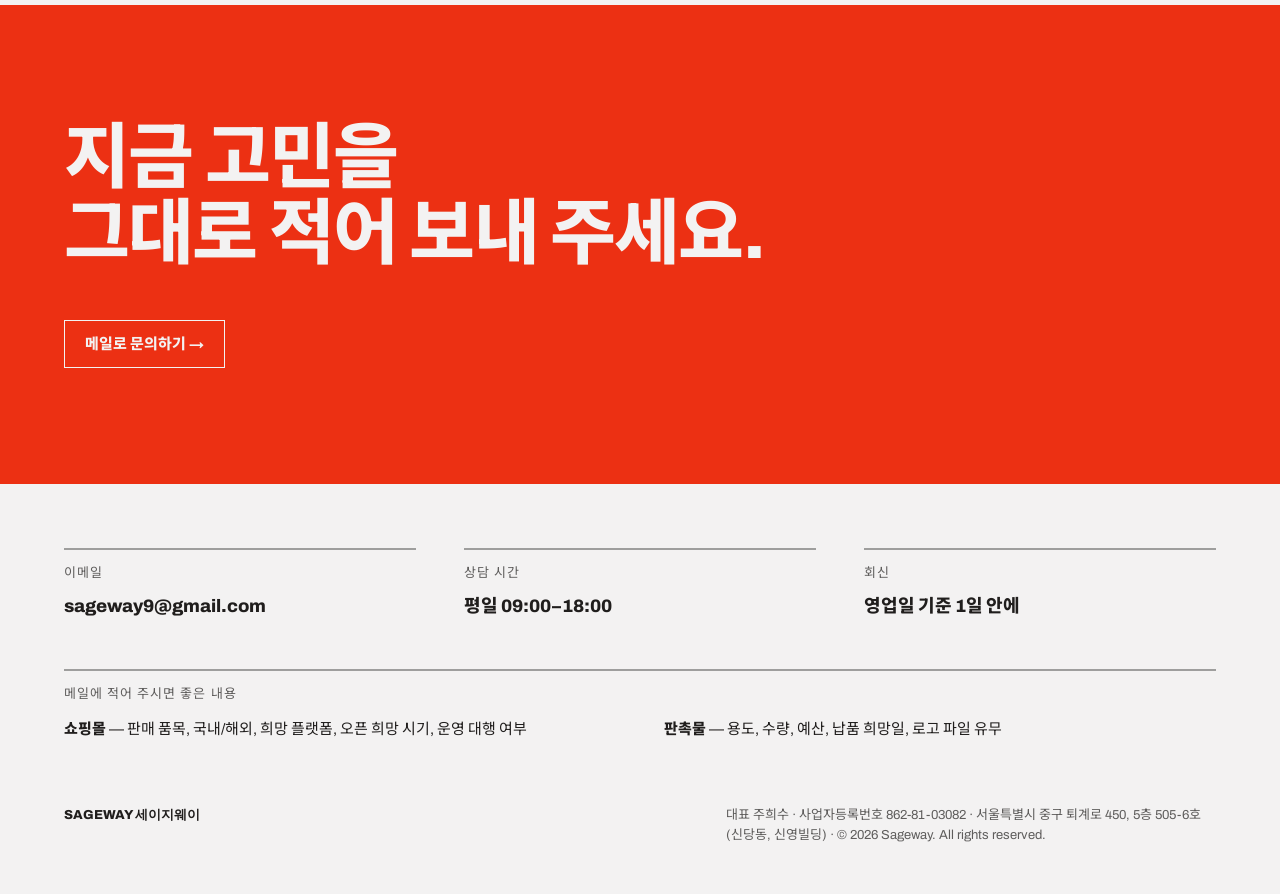
==== commit 8be07c7d: "Reword the 판촉물 section-foot line Co-Authored-By: Claude Fable 5.1 <noreply@anthropic.com> Claude-Ses" ====
--- a/sageway/index.html
+++ b/sageway/index.html
@@ -139,7 +139,7 @@
       <span>최소 100개부터</span><span>실물 샘플 확인 후 생산</span><span>디자인 수정 1회 포함</span><span>친환경 소재 선택 가능</span><span>항목별 견적서</span>
     </div>
     <div class="section-foot">
-      <p><i class="dot"></i>첫 상담 후 드리는 것 — 품목 3안과 견적서</p>
+      <p><i class="dot"></i>첫 상담 후 드리는 것 — 용도와 예산에 맞춘 추천 품목과 견적서</p>
       <a href="#contact" class="btn btn-ghost">판촉물·기념품 문의하기 →</a>
     </div>
   </section>
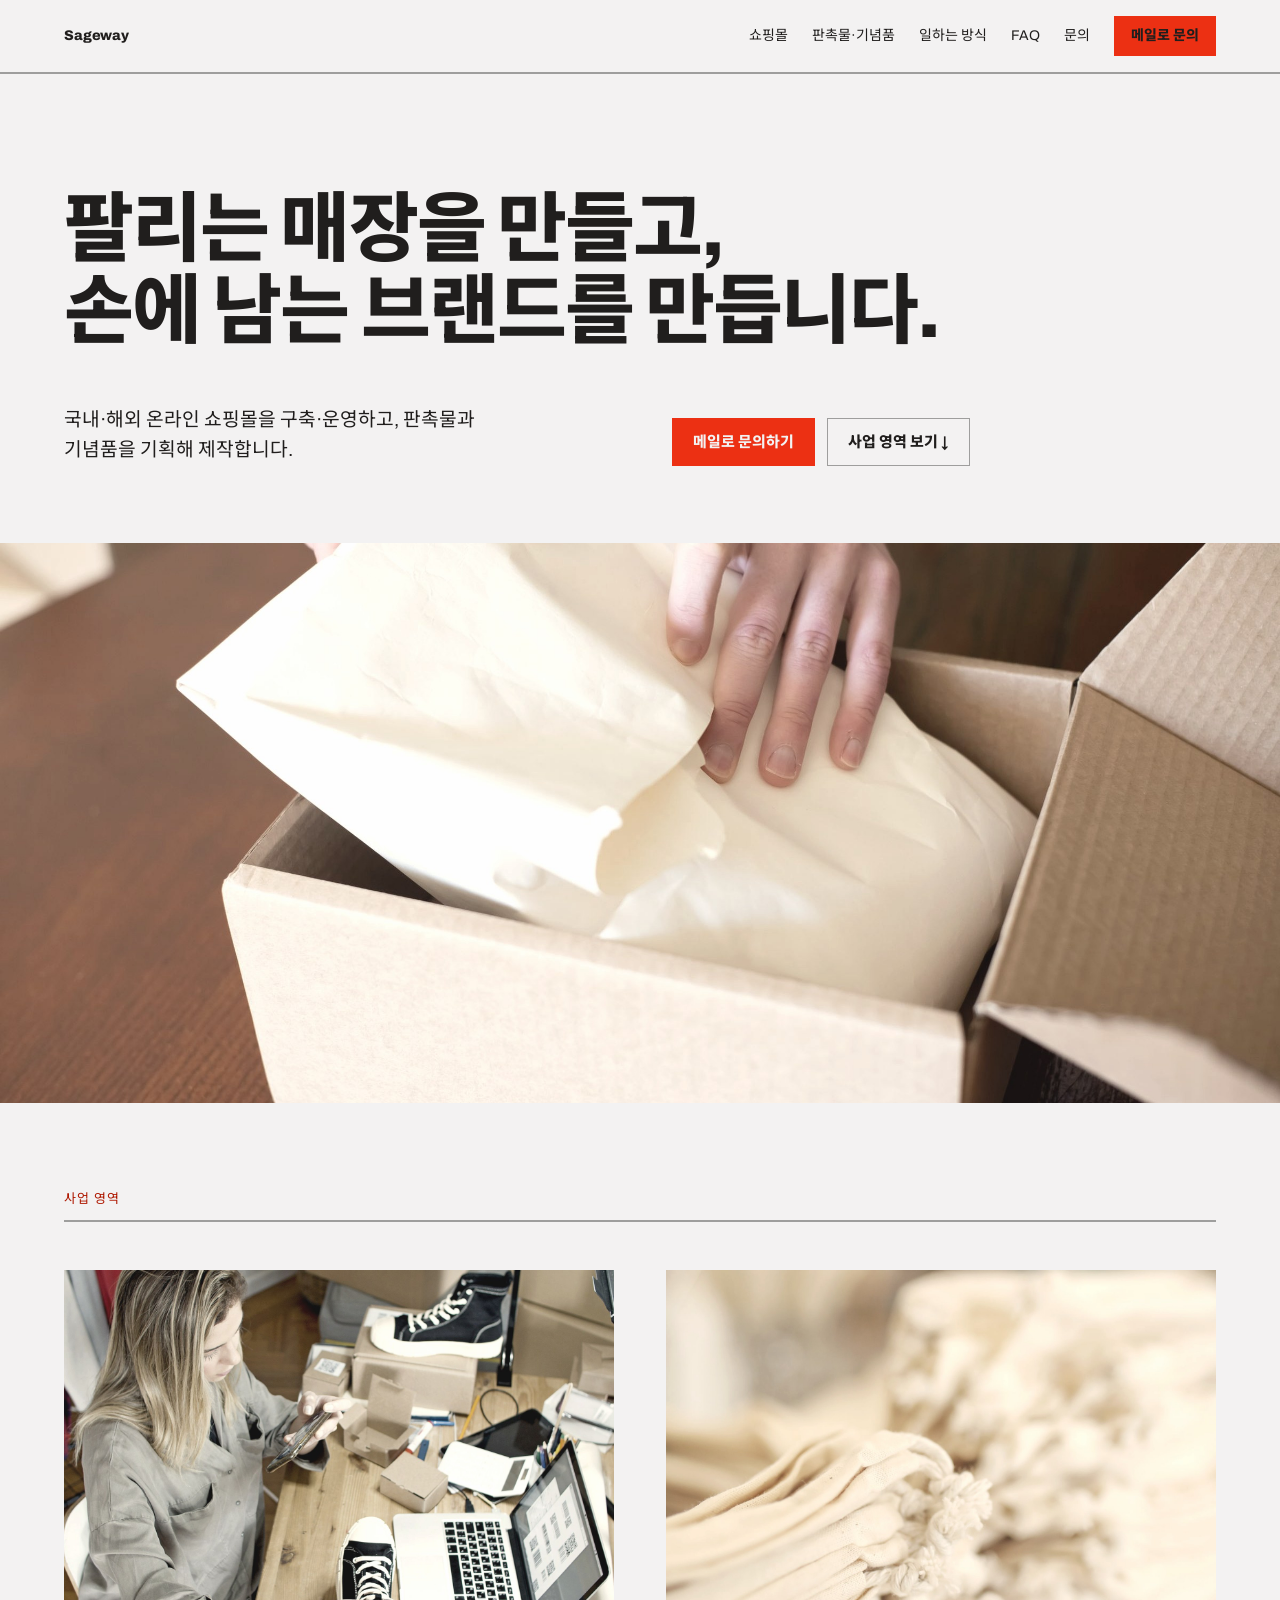
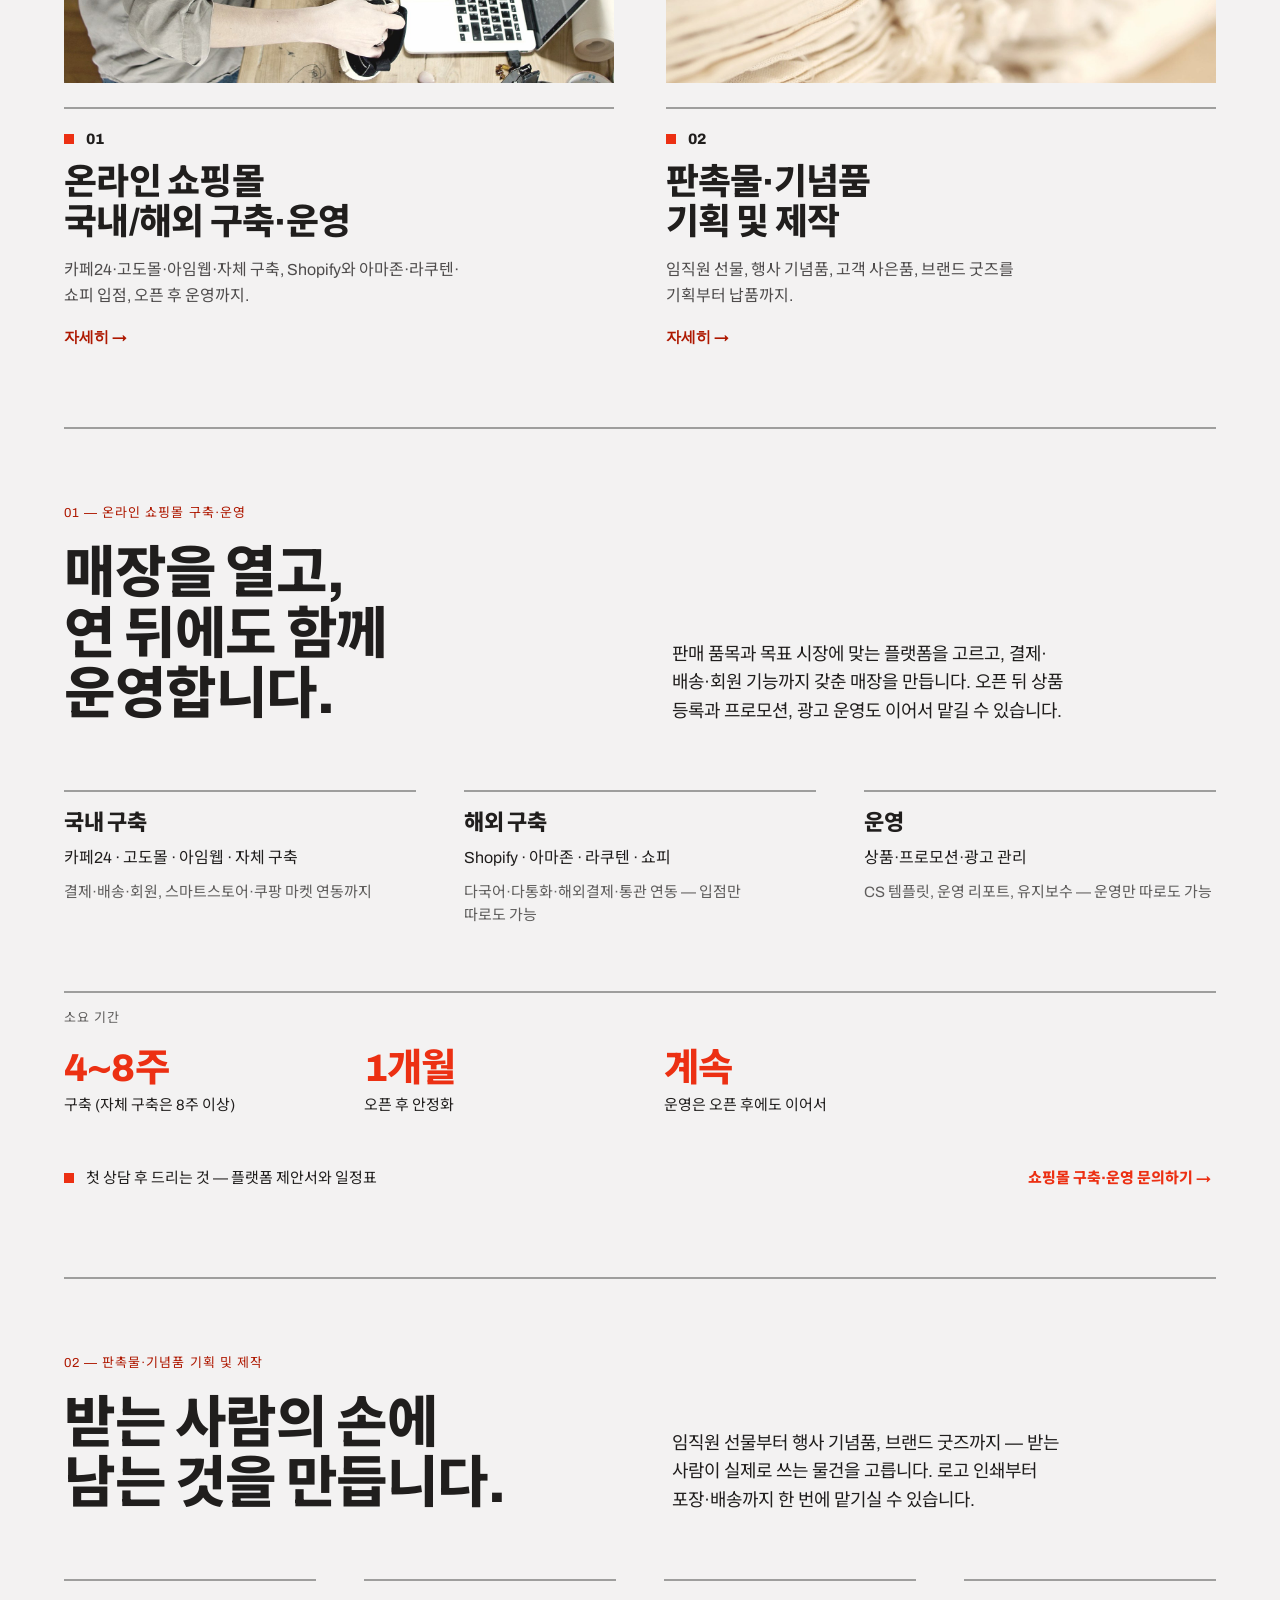
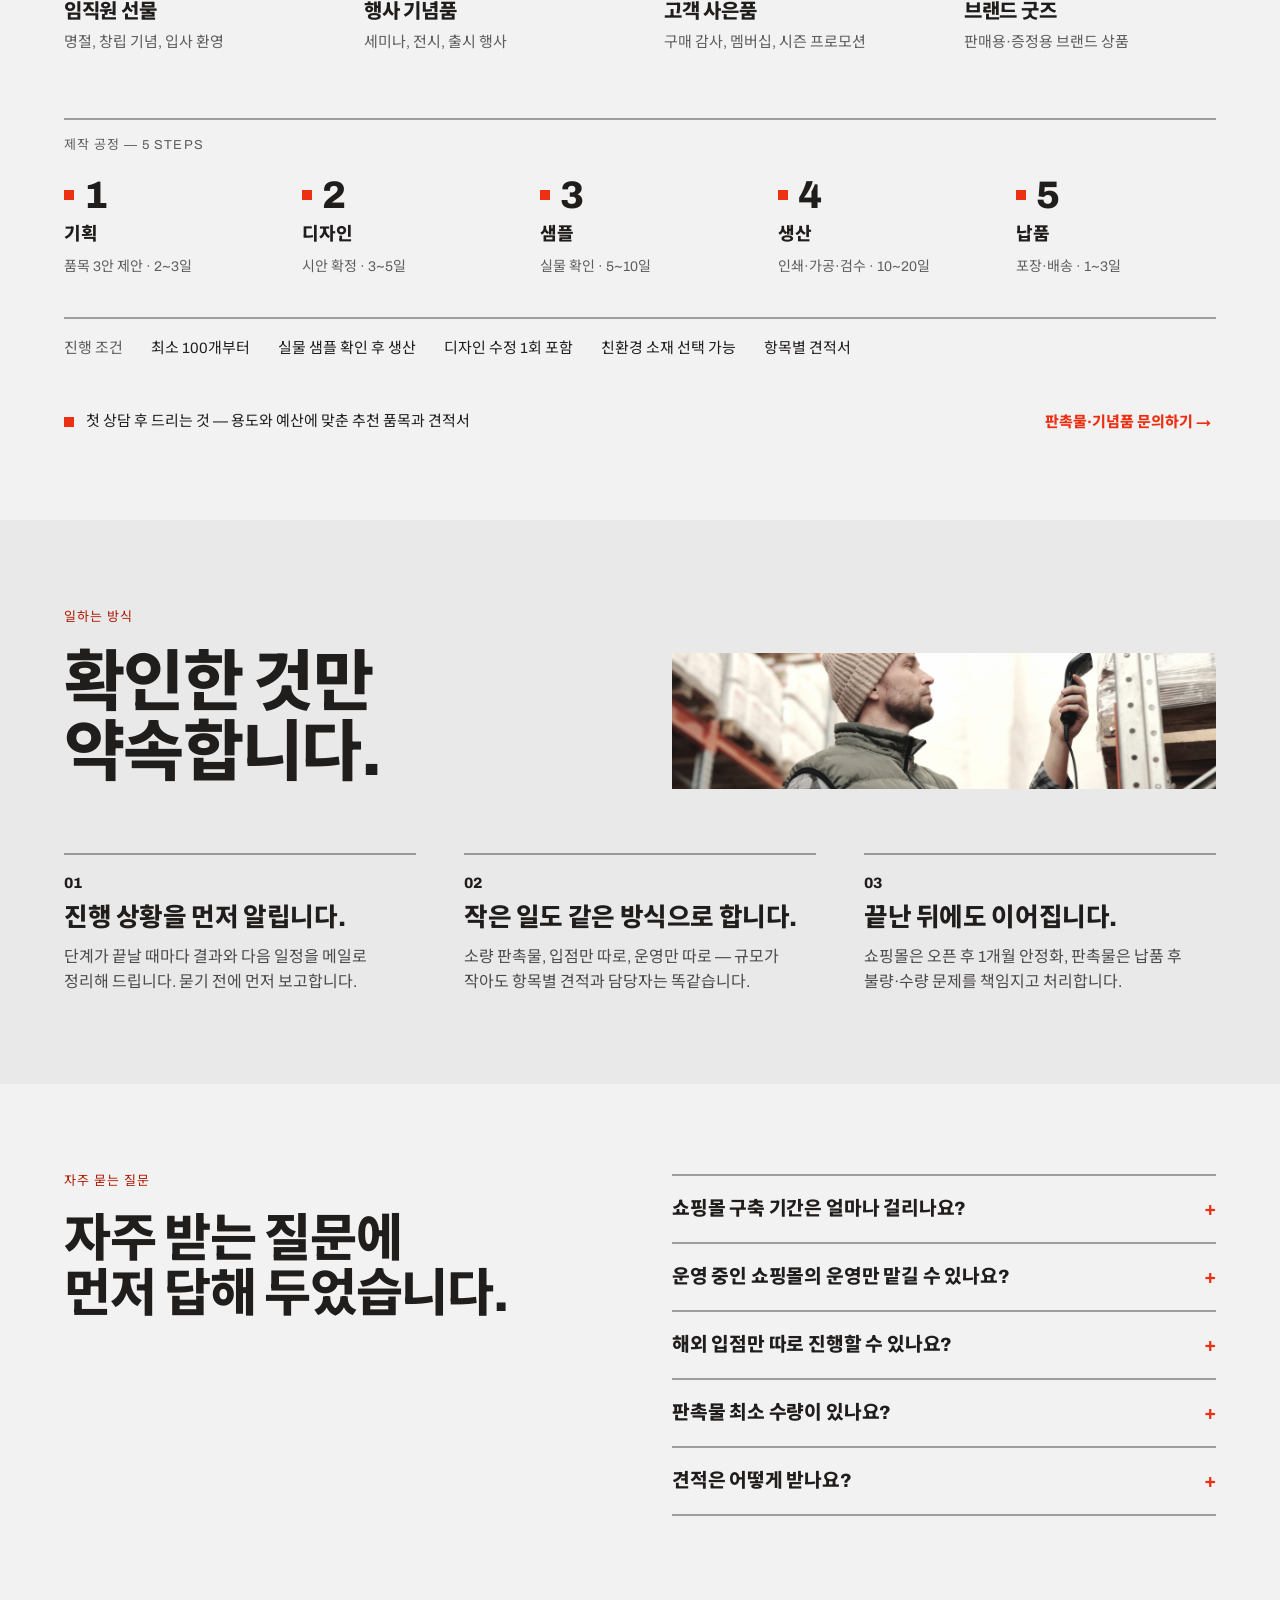
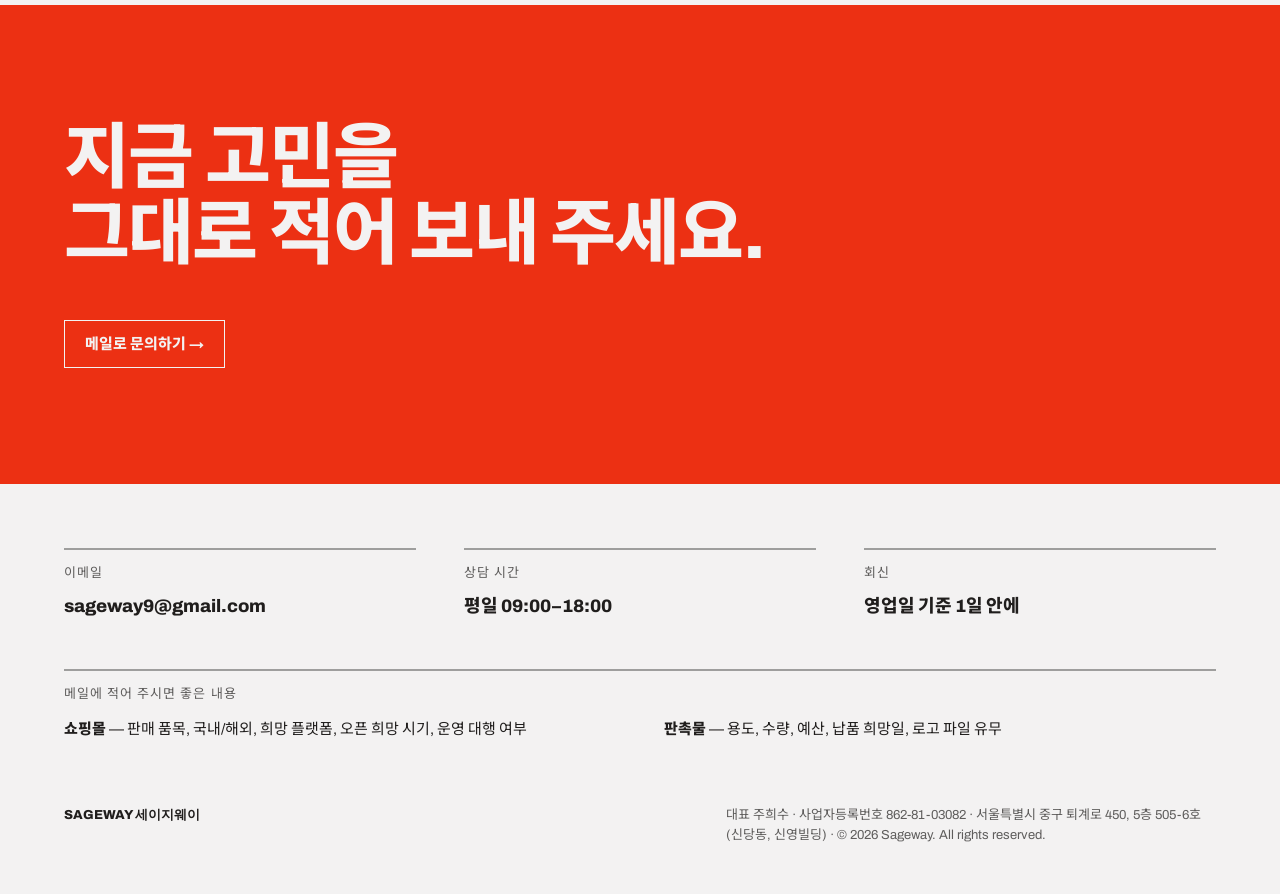
==== commit 61fc9c1d: "Rewrite the 온라인 쇼핑몰 section lead paragraph Co-Authored-By: Claude Fable 5.1 <noreply@anthropic.com> " ====
--- a/sageway/index.html
+++ b/sageway/index.html
@@ -79,7 +79,7 @@
         <span class="eyebrow">01 — 온라인 쇼핑몰 구축·운영</span>
         <h2 class="display"><span>매장을 열고,</span><span>연 뒤에도 함께 운영합니다.</span></h2>
       </div>
-      <p>플랫폼 선택부터 오픈 후 운영까지 한 담당자가 이어서 맡습니다. 실제로 주문을 받고 배송할 수 있는 상태로 넘겨 드립니다.</p>
+      <p>판매 품목과 목표 시장에 맞는 플랫폼을 고르고, 결제·배송·회원 기능까지 갖춘 매장을 만듭니다. 오픈 뒤 상품 등록과 프로모션, 광고 운영도 이어서 맡길 수 있습니다.</p>
     </div>
     <div class="cols-3">
       <div class="col">
